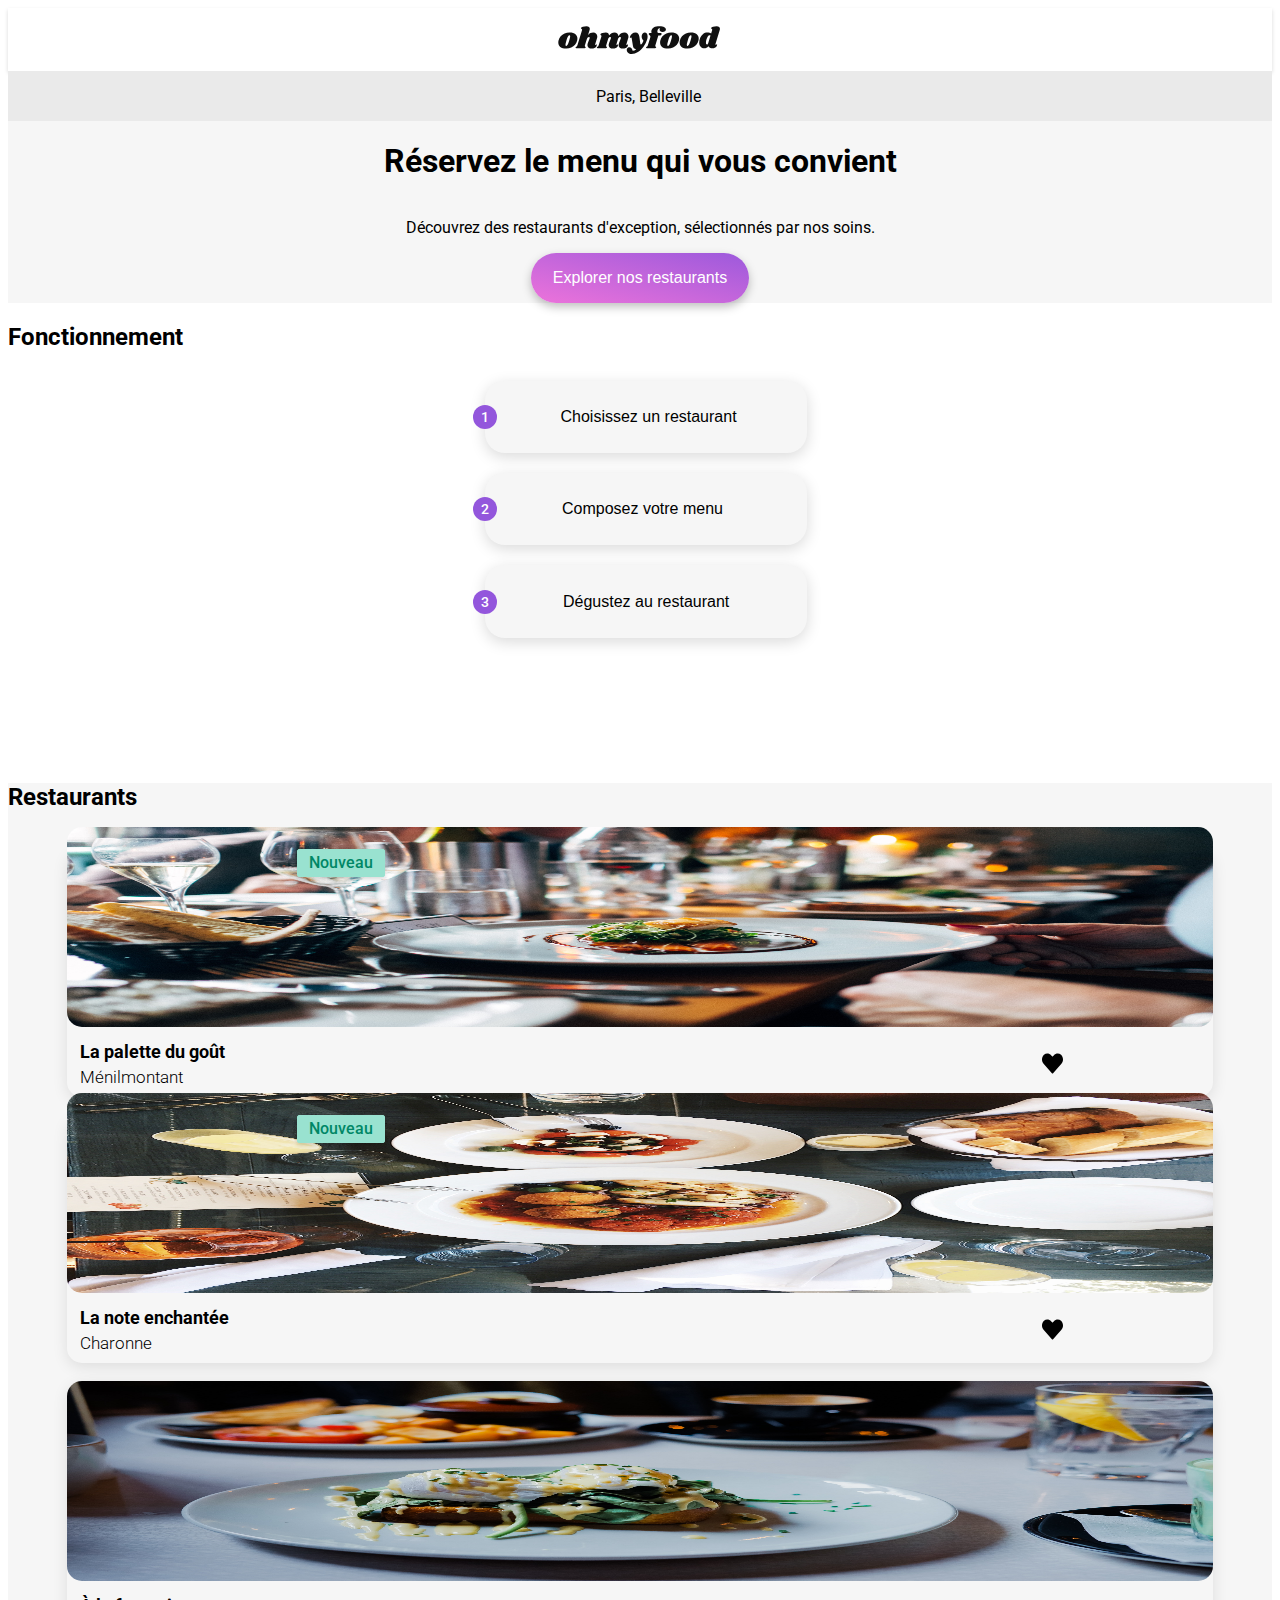
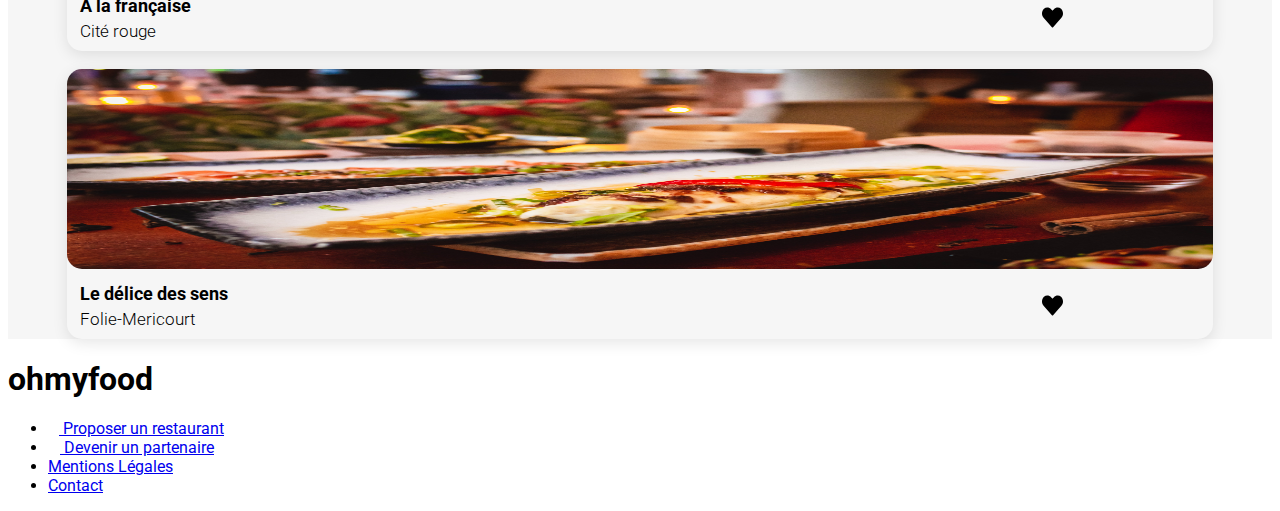
==== index.html @ 2185e845 "Correction des erreurs et warnings indiquées par le validateur" ====
<!DOCTYPE html>
<html lang="fr">
    <head>
        <meta charset="utf-8">
        <meta name="viewport"  content="width=device-width, inital-sclae=1.0">
        <title>ohmyfood</title>
        <link rel="preconnect" href="https://fonts.googleapis.com">
        <link rel="preconnect" href="https://fonts.gstatic.com" crossorigin>
        <link href="https://fonts.googleapis.com/css2?family=Roboto&family=Shrikhand&display=swap" rel="stylesheet">
        <link href="https://fonts.googleapis.com/css2?family=Roboto&display=swap" rel="stylesheet">
        <link href="https://fonts.googleapis.com/css2?family=Roboto:ital,wght@0,100;0,300;0,400;0,500;0,700;0,900;1,100;1,300;1,400;1,500;1,700;1,900&family=Shrikhand&display=swap" rel="stylesheet">
        <link href="https://fonts.googleapis.com/icon?family=Material+Icons" rel="stylesheet">
        <link rel="stylesheet" href="https://cdnjs.cloudflare.com/ajax/libs/font-awesome/6.4.2/css/all.min.css"
            integrity="sha512-z3gLpd7yknf1YoNbCzqRKc4qyor8gaKU1qmn+CShxbuBusANI9QpRohGBreCFkKxLhei6S9CQXFEbbKuqLg0DA=="
            crossorigin="anonymous" referrerpolicy="no-referrer" />
        <link href="./sass/style.css" rel="stylesheet">
    </head>

    <body>
        <header class="header">
            <div class="header__logo">
                <img src="./assets/images/logo/ohmyfood@2x.svg" class="header__logo__img" alt="ohmyfood logo">
            </div>
            <div class="header__location">
                <i class="fa-solid fa-location-dot header__location__icon"></i>
                <p class="header__location__txt">Paris, Belleville</p>
            </div>
        </header>

        <main class="main">
            <section class="main__header">
                <h1 class="main__header__title">Réservez le menu qui vous convient</h1>
                <p class="main__header__subtitle">Découvrez des restaurants d'exception, sélectionnés par nos soins.</p>
                <button class="main__header__btn">Explorer nos restaurants</button>
            </section>

            <section id="functioning" class="functioning">
                    <h2 class="functioning__title">Fonctionnement</h2>

                <div class="functioning__steps">
                    <p class="functioning__steps__num">1</p>
                    <button class="functioning__steps__btn">
                        <i class="fa-solid fa-mobile-screen-button functioning__steps__btn__icon"></i>
                        <span class="functioning__steps__btn__txt">Choisissez un restaurant</span>
                    </button>
                </div>

                <div class="functioning__steps">
                    <p class="functioning__steps__num">2</p>
                    <button class="functioning__steps__btn">
                        <i class="fa-solid fa-list-ul"></i>
                        <span class="functioning__steps__btn__txt">Composez votre menu</span>
                    </button>
                </div>

                <div class="functioning__steps">
                    <p class="functioning__steps__num">3</p>
                    <button class="functioning__steps__btn">
                        <i class="fa-solid fa-store"></i>
                        <span class="functioning__steps__btn__txt">Dégustez au restaurant</span>
                    </button>
                </div>
            </section>
            
            <section id="restaurants" class="restaurants">
                    <h2 class="restaurants__title">Restaurants</h2>
                <div class="restaurants__cards">
                    <article class="card card--margin">
                        <a href="restaurants/la-palette-du-gout.html" class="card__link">
                            <span class="card__link__tag">Nouveau</span>
                            <img src="./assets/images/restaurants/la-palette-du-gout.jpg" alt="Photo: La palette du goût" class="card__link__img">
                        </a>
                        <div class="card__content">
                            <div class="card__content__txt">
                                <a href="restaurants/la-palette-du-gout.html" class="card__link">
                                    <h3 class="card__content__txt__name">La palette du goût</h3>
                                    <p class="card__content__txt__location">Ménilmontant</p>
                                </a>
                            </div>
                            <div class="card__content__icon">
                                <svg class="icon" xmlns="http://www.w3.org/2000/svg" width="23" height="21" viewBox="0 0 23 21">
                                    <path d="M12.7206 2.40551L12.7203 2.40576L11.8739 3.35732L11.5003 3.77727L11.1267 3.35732L10.2802 2.40576L10.2797 2.40514C8.28247 0.152585 5.09737 -0.169649 2.9764 1.80201C0.482212 4.1245 0.344816 8.32357 2.58455 10.8495L10.8987 20.2148C10.8987 20.2149 10.8988 20.2149 10.8988 20.2149C11.237 20.5955 11.7593 20.5955 12.0975 20.2149C12.0975 20.2149 12.0975 20.2149 12.0976 20.2148L20.4119 10.8493L20.412 10.8492C22.6556 8.32335 22.5183 4.12461 20.0243 1.80213L12.7206 2.40551ZM12.7206 2.40551C14.7223 0.15233 17.9032 -0.169452 20.024 1.80187L12.7206 2.40551Z"/>
                                </svg>
                            </div>
                        </div>
                    </article>

                    <article class="card">
                        <a href="restaurants/la-note-enchantee.html" class="card__link">
                            <span class="card__link__tag">Nouveau</span>
                            <img src="./assets/images/restaurants/la-note-enchante.jpg" alt="Photo: La note enchantée" class="card__link__img">
                        </a>
                        <div class="card__content">
                            <div class="card__content__txt">
                                <a href="restaurants/la-note-enchantee.html" class="card__link">
                                    <h3 class="card__content__txt__name">La note enchantée</h3>
                                    <p class="card__content__txt__location">Charonne</p>
                                </a>
                            </div>
                            <div class="card__content__icon">
                                <svg class="icon" xmlns="http://www.w3.org/2000/svg" width="23" height="21" viewBox="0 0 23 21">
                                    <path d="M12.7206 2.40551L12.7203 2.40576L11.8739 3.35732L11.5003 3.77727L11.1267 3.35732L10.2802 2.40576L10.2797 2.40514C8.28247 0.152585 5.09737 -0.169649 2.9764 1.80201C0.482212 4.1245 0.344816 8.32357 2.58455 10.8495L10.8987 20.2148C10.8987 20.2149 10.8988 20.2149 10.8988 20.2149C11.237 20.5955 11.7593 20.5955 12.0975 20.2149C12.0975 20.2149 12.0975 20.2149 12.0976 20.2148L20.4119 10.8493L20.412 10.8492C22.6556 8.32335 22.5183 4.12461 20.0243 1.80213L12.7206 2.40551ZM12.7206 2.40551C14.7223 0.15233 17.9032 -0.169452 20.024 1.80187L12.7206 2.40551Z"/>
                                </svg>
                            </div>
                        </div>
                    </article>

                    <article class="card">
                        <a href="restaurants/a-la-française.html" class="card__link">
                            <img src="./assets/images/restaurants/a-la-française.jpg" alt="Photo: À la française" class="card__link__img">
                        </a>
                        <div class="card__content">
                            <div class="card__content__txt">
                                <a href="restaurants/a-la-française.html" class="card__link">
                                    <h3 class="card__content__txt__name">À la française</h3>
                                    <p class="card__content__txt__location">Cité rouge</p>
                                </a>
                            </div>
                            <div class="card__content__icon">
                                <svg class="icon" xmlns="http://www.w3.org/2000/svg" width="23" height="21" viewBox="0 0 23 21">
                                    <path d="M12.7206 2.40551L12.7203 2.40576L11.8739 3.35732L11.5003 3.77727L11.1267 3.35732L10.2802 2.40576L10.2797 2.40514C8.28247 0.152585 5.09737 -0.169649 2.9764 1.80201C0.482212 4.1245 0.344816 8.32357 2.58455 10.8495L10.8987 20.2148C10.8987 20.2149 10.8988 20.2149 10.8988 20.2149C11.237 20.5955 11.7593 20.5955 12.0975 20.2149C12.0975 20.2149 12.0975 20.2149 12.0976 20.2148L20.4119 10.8493L20.412 10.8492C22.6556 8.32335 22.5183 4.12461 20.0243 1.80213L12.7206 2.40551ZM12.7206 2.40551C14.7223 0.15233 17.9032 -0.169452 20.024 1.80187L12.7206 2.40551Z"/>
                                </svg>
                            </div>
                        </div>
                    </article>

                    <article class="card">
                        <a href="restaurants/le-delice-des-sens.html" class="card__link">
                            <img src="./assets/images/restaurants/le-delice-des-sens.jpg" alt="Photo: Le délice des sens" class="card__link__img">
                        </a>
                        <div class="card__content">
                            <div class="card__content__txt">
                                <a href="restaurants/le-delice-des-sens.html" class="card__link">
                                    <h3 class="card__content__txt__name">Le délice des sens</h3>
                                    <p class="card__content__txt__location">Folie-Mericourt</p>
                                </a>
                            </div>
                            <div class="card__content__icon">
                                <svg class="icon" xmlns="http://www.w3.org/2000/svg" width="23" height="21" viewBox="0 0 23 21">
                                    <path d="M12.7206 2.40551L12.7203 2.40576L11.8739 3.35732L11.5003 3.77727L11.1267 3.35732L10.2802 2.40576L10.2797 2.40514C8.28247 0.152585 5.09737 -0.169649 2.9764 1.80201C0.482212 4.1245 0.344816 8.32357 2.58455 10.8495L10.8987 20.2148C10.8987 20.2149 10.8988 20.2149 10.8988 20.2149C11.237 20.5955 11.7593 20.5955 12.0975 20.2149C12.0975 20.2149 12.0975 20.2149 12.0976 20.2148L20.4119 10.8493L20.412 10.8492C22.6556 8.32335 22.5183 4.12461 20.0243 1.80213L12.7206 2.40551ZM12.7206 2.40551C14.7223 0.15233 17.9032 -0.169452 20.024 1.80187L12.7206 2.40551Z"/>
                                </svg>
                            </div>
                        </div>
                    </article>
                </div>
            </section>
        </main>

        <footer class="footer">
            <section class="footer__section">
                <h1 class="footer__section__title">ohmyfood</h1>
                <ul class="footer__section__list">
                    <li><a href="#" class="link">
                        <img src="./assets/images/components/utensils.svg" class="utensils utensils--white" alt="utensils">
                        <span class="footer__section__list__txt">Proposer un restaurant</span>
                    </a></li>
                    <li><a href="#" class="link">
                        <img src="./assets/images/components/handshake-angle.svg" class="handshake-angle handshake-angle--white" alt="handshake">
                        <span class="footer__section__list__txt">Devenir un partenaire</span>
                    </a></li>
                    <li><a href="#" class="link">Mentions Légales</a></li>
                    <li><a href="mailto:email@ohmyfood.com" class="link">Contact</a></li>
                </ul>
            </section>
        </footer>
    </body>
</html>
---- sass/style.css ----
* {
  box-sizing: border-box;
}

body {
  font-family: Roboto;
  padding: 0;
}

.header {
  display: flex;
  justify-content: center;
  align-items: center;
  flex-direction: column;
}
.header__logo {
  width: 100%;
  height: 63px;
  padding: 14px 89px 13px 89px;
  background-color: white;
  box-shadow: 0px 2px 4px 0px rgba(0, 0, 0, 0.15);
  display: flex;
  justify-content: center;
  align-items: center;
}
.header__logo__img {
  width: 197px;
  height: 36px;
  padding: 0px 19px 0px 16px;
  display: flex;
  justify-content: center;
  align-items: center;
}
.header__location {
  width: 100%;
  height: 50px;
  gap: 17px;
  background-color: #eaeaea;
  display: flex;
  justify-content: center;
  align-items: center;
}

.main {
  width: 100%;
}
.main__header {
  display: flex;
  flex-direction: column;
  justify-content: center;
  align-items: center;
  background-color: #f6f6f6;
}
.main__header__title {
  display: flex;
  flex-direction: column;
  justify-content: center;
  align-items: center;
}
.main__header__title__main {
  width: 73.333%;
  height: 68px;
  text-align: center;
  font-size: 24px;
  font-style: normal;
  font-weight: 700;
  line-height: normal;
}
.main__header__title__sub {
  width: 84%;
  height: 46px;
  color: #353535;
  text-align: center;
  font-size: 18px;
  font-style: normal;
  font-weight: 300;
  line-height: normal;
}
.main__header__btn {
  width: 218px;
  height: 50px;
  padding: 13px 18.75px 13px 18.75px;
  border: none;
  border-radius: 25px;
  color: white;
  font-weight: 500;
  font-style: normal;
  font-size: 16px;
  background: linear-gradient(193deg, #9356dc -11.44%, #ff79da 123.93%);
  box-shadow: 0px 4px 10px 0px rgba(0, 0, 0, 0.25);
}

.functioning {
  width: 100%;
  height: 440px;
  background: white;
}
.functioning__title {
  font-size: 24px;
  font-style: normal;
  font-weight: 700;
  line-height: normal;
}
.functioning__steps {
  display: flex;
  justify-content: center;
  align-items: center;
}
.functioning__steps__num {
  width: 24px;
  height: 24px;
  color: white;
  border: none;
  border-radius: 50%;
  background: #9356dc;
  font-family: Roboto;
  font-size: 14.182px;
  font-style: normal;
  font-weight: 500;
  line-height: normal;
  display: flex;
  justify-content: center;
  align-items: center;
  position: sticky;
}
.functioning__steps__btn {
  width: 322.486px;
  height: 72.379px;
  border: none;
  border-radius: 20px;
  background: #f6f6f6;
  box-shadow: 0px 4px 15px 0px rgba(0, 0, 0, 0.15);
  display: flex;
  justify-content: center;
  align-items: center;
  margin: 10px 0px 10px -12px;
}
.functioning__steps__btn .fa-solid {
  margin-right: 27px;
}
.functioning__steps__btn .fa-mobile-screen-button {
  width: 13.019px;
  height: 19.903px;
  color: #7e7e7e;
}
.functioning__steps__btn .fa-list-ul {
  width: 16px;
  height: 15.922px;
  color: #7e7e7e;
}
.functioning__steps__btn .fa-store {
  width: 18px;
  height: 17.913px;
  color: #9356dc;
}
.functioning__steps__btn__txt {
  width: 211px;
  height: 15.67;
  font-size: 16px;
  font-weight: 500;
  text-align: left;
}

.restaurants {
  width: 100%;
  background-color: #f6f6f6;
}
.restaurants__cards {
  width: 100%;
  display: flex;
  flex-direction: column;
  justify-content: center;
  align-items: center;
}
.restaurants__cards .card {
  width: 90.667%;
  height: -moz-fit-content;
  height: fit-content;
  border-radius: 15px;
  box-shadow: 0px 4px 15px 0px rgba(0, 0, 0, 0.1);
  margin-top: 18px;
}
.restaurants__cards .card__link {
  text-decoration: none;
  color: black;
}
.restaurants__cards .card__link__tag {
  width: 88px;
  height: 28px;
  color: #008766;
  font-style: 14px;
  font-weight: 500;
  display: flex;
  justify-content: center;
  align-items: center;
  background-color: #99e2d0;
  border: 1px solid #99e2d0;
  border-radius: 2px;
  box-shadow: 0px 2px 4px 0px rgba(0, 0, 0, 0.15);
  margin: 0px 0px -50px 230px;
  position: sticky;
}
.restaurants__cards .card__link__img {
  width: 100%;
  height: 200px;
  border-radius: 15px;
}
.restaurants__cards .card__content {
  display: flex;
}
.restaurants__cards .card__content__txt {
  width: 85%;
  display: flex;
  align-items: center;
  padding: 0px 0px 10px 13px;
}
.restaurants__cards .card__content__txt__name {
  margin: 0;
  margin: 10px 0 5px 0;
  color: #000;
  font-size: 18px;
  font-style: normal;
  font-weight: 700;
  line-height: normal;
}
.restaurants__cards .card__content__txt__location {
  margin: 0;
  color: #000;
  font-size: 17px;
  font-style: normal;
  font-weight: 300;
  line-height: normal;
}
.restaurants__cards .card__content__icon {
  display: flex;
  align-items: center;
}/*# sourceMappingURL=style.css.map */
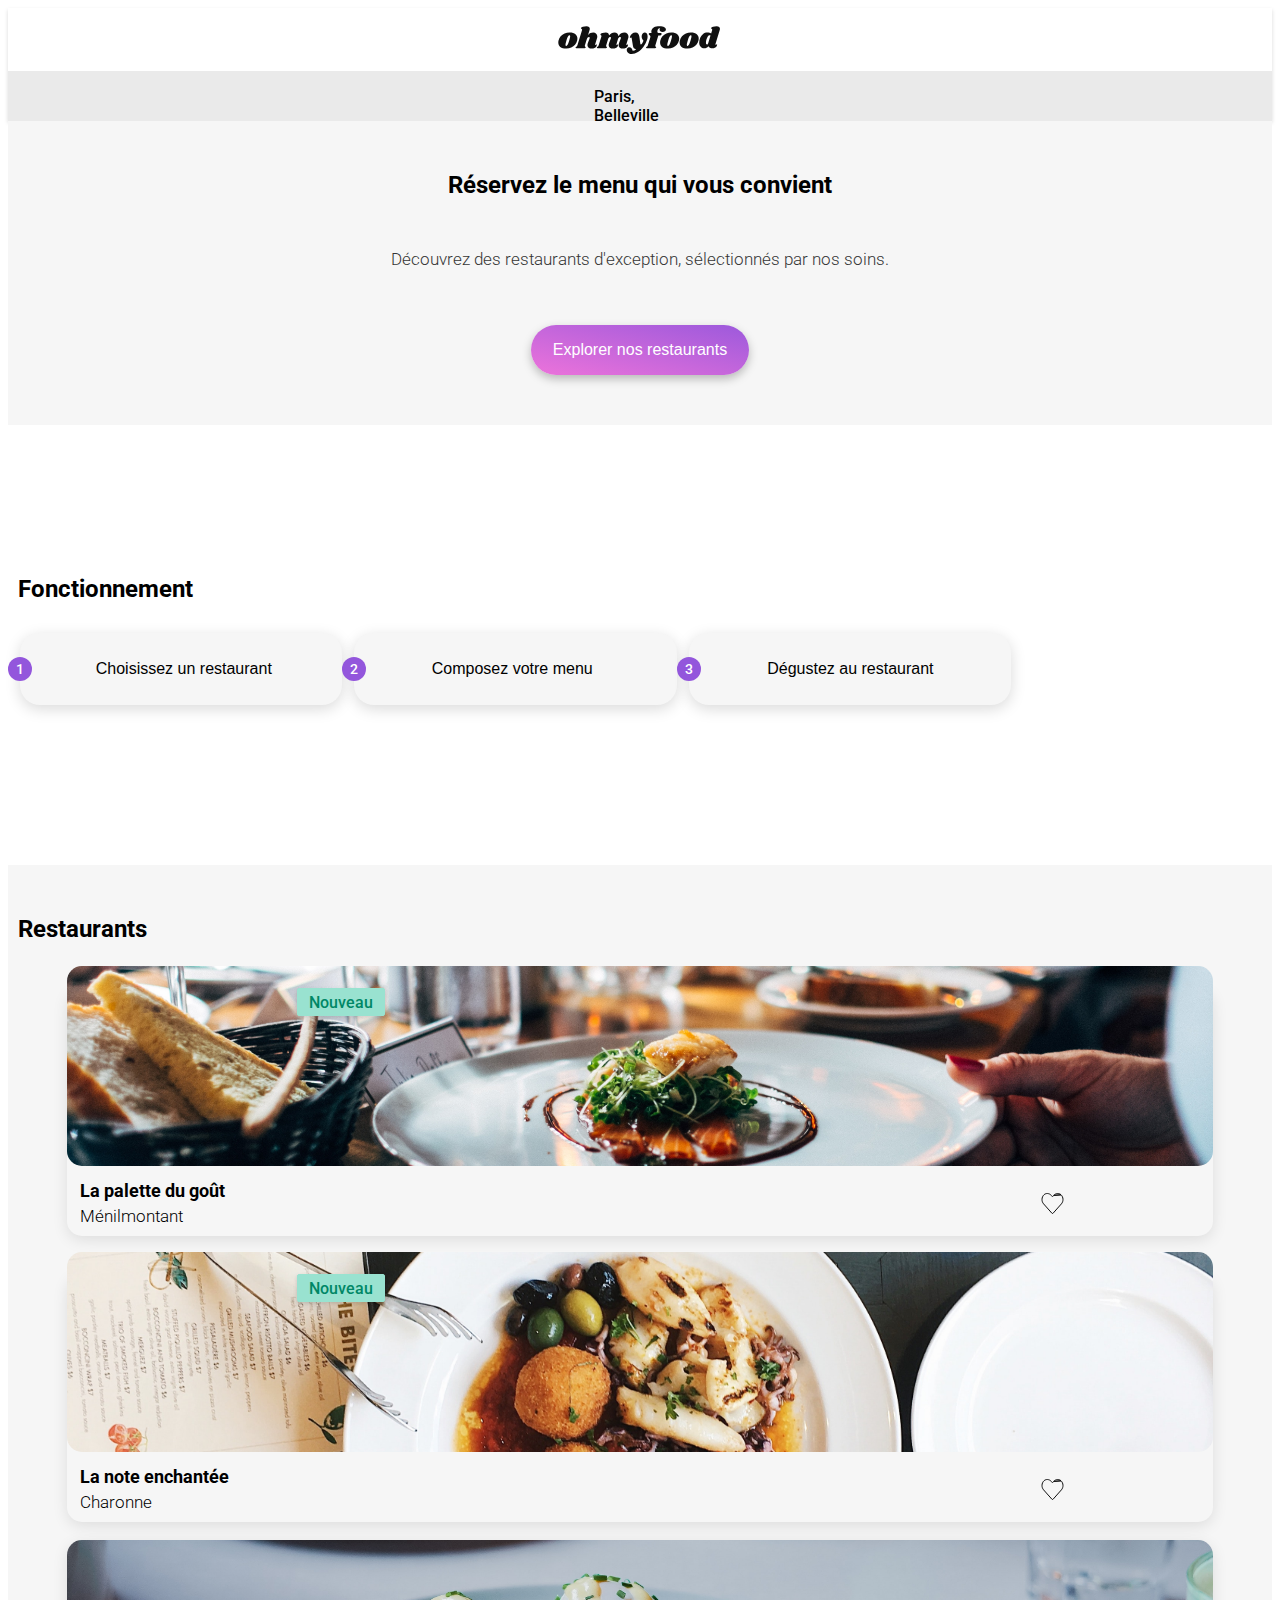
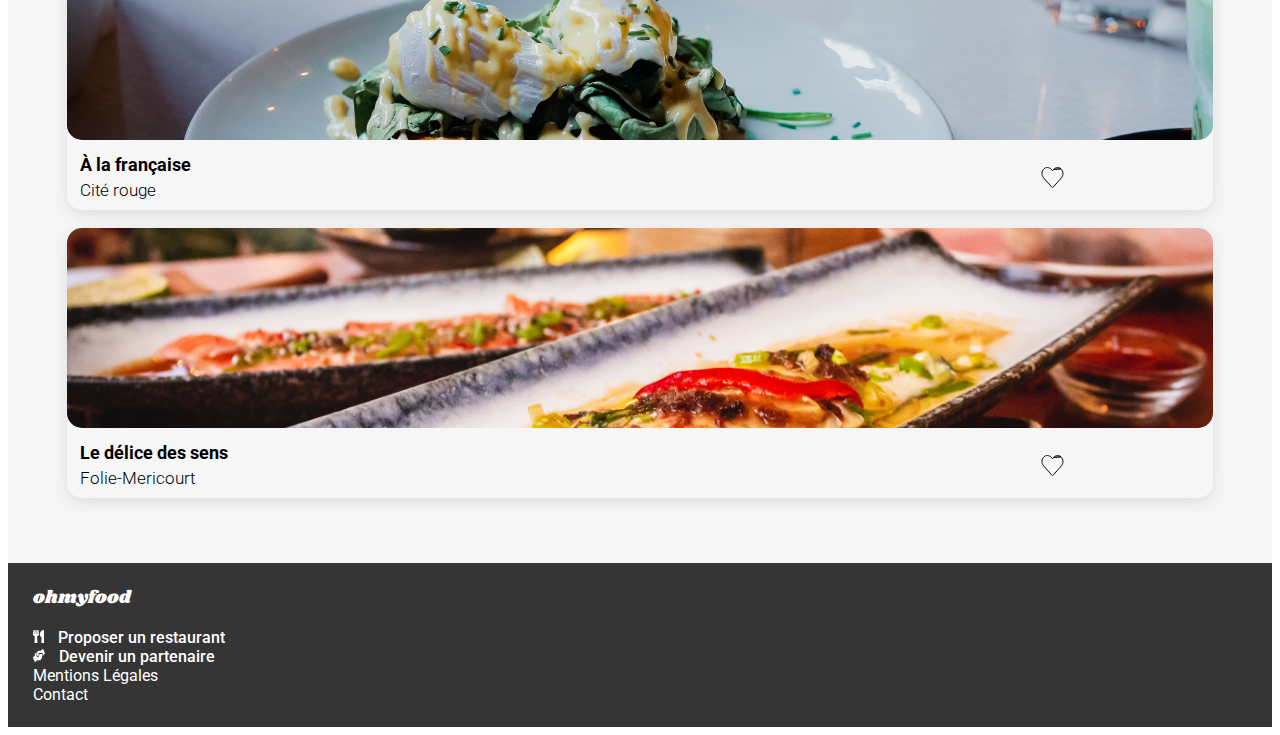
==== commit 29e91c27: "Homepage: Fix section Functioning html&css" ====
--- a/index.html
+++ b/index.html
@@ -36,34 +36,40 @@
 
             <section id="functioning" class="functioning">
                     <h2 class="functioning__title">Fonctionnement</h2>
+                
+                <div class="functioning__steps">
 
-                <div class="functioning__steps">
-                    <p class="functioning__steps__num">1</p>
-                    <button class="functioning__steps__btn">
-                        <i class="fa-solid fa-mobile-screen-button functioning__steps__btn__icon"></i>
-                        <span class="functioning__steps__btn__txt">Choisissez un restaurant</span>
-                    </button>
-                </div>
+                    <section class="functioning__steps__step">
+                        <h3 class="functioning__steps__step__num">1</h3>
+                        <button class="functioning__steps__step__btn">
+                            <i class="fa-solid fa-mobile-screen-button functioning__steps__step__btn__icon"></i>
+                            <span class="functioning__steps__step__btn__txt">Choisissez un restaurant</span>
+                        </button>
+                    </section>
 
-                <div class="functioning__steps">
-                    <p class="functioning__steps__num">2</p>
-                    <button class="functioning__steps__btn">
-                        <i class="fa-solid fa-list-ul"></i>
-                        <span class="functioning__steps__btn__txt">Composez votre menu</span>
-                    </button>
-                </div>
+                    <section class="functioning__steps__step">
+                        <h3 class="functioning__steps__step__num">2</h3>
+                        <button class="functioning__steps__step__btn">
+                            <i class="fa-solid fa-list-ul"></i>
+                            <span class="functioning__steps__step__btn__txt">Composez votre menu</span>
+                        </button>
+                    </section>
 
-                <div class="functioning__steps">
-                    <p class="functioning__steps__num">3</p>
-                    <button class="functioning__steps__btn">
-                        <i class="fa-solid fa-store"></i>
-                        <span class="functioning__steps__btn__txt">Dégustez au restaurant</span>
-                    </button>
-                </div>
+                    <section class="functioning__steps__step">
+                        <h3 class="functioning__steps__step__num">3</h3>
+                        <button class="functioning__steps__step__btn">
+                            <i class="fa-solid fa-store"></i>
+                            <span class="functioning__steps__step__btn__txt">Dégustez au restaurant</span>
+                        </button>
+                    </section>
+
+            </div>
+
             </section>
             
             <section id="restaurants" class="restaurants">
                     <h2 class="restaurants__title">Restaurants</h2>
+                    
                 <div class="restaurants__cards">
                     <article class="card card--margin">
                         <a href="restaurants/la-palette-du-gout.html" class="card__link">
@@ -72,9 +78,9 @@
                         </a>
                         <div class="card__content">
                             <div class="card__content__txt">
-                                <a href="restaurants/la-palette-du-gout.html" class="card__link">
-                                    <h3 class="card__content__txt__name">La palette du goût</h3>
-                                    <p class="card__content__txt__location">Ménilmontant</p>
+                                <a href="restaurants/la-palette-du-gout.html" class="card__content__txt__link">
+                                    <h3 class="card__content__txt__link__name">La palette du goût</h3>
+                                    <p class="card__content__txt__link__location">Ménilmontant</p>
                                 </a>
                             </div>
                             <div class="card__content__icon">
@@ -92,9 +98,9 @@
                         </a>
                         <div class="card__content">
                             <div class="card__content__txt">
-                                <a href="restaurants/la-note-enchantee.html" class="card__link">
-                                    <h3 class="card__content__txt__name">La note enchantée</h3>
-                                    <p class="card__content__txt__location">Charonne</p>
+                                <a href="restaurants/la-note-enchantee.html" class="card__content__txt__link">
+                                    <h3 class="card__content__txt__link__name">La note enchantée</h3>
+                                    <p class="card__content__txt__link__location">Charonne</p>
                                 </a>
                             </div>
                             <div class="card__content__icon">
@@ -111,9 +117,9 @@
                         </a>
                         <div class="card__content">
                             <div class="card__content__txt">
-                                <a href="restaurants/a-la-française.html" class="card__link">
-                                    <h3 class="card__content__txt__name">À la française</h3>
-                                    <p class="card__content__txt__location">Cité rouge</p>
+                                <a href="restaurants/a-la-française.html" class="card__content__txt__link">
+                                    <h3 class="card__content__txt__link__name">À la française</h3>
+                                    <p class="card__content__txt__link__location">Cité rouge</p>
                                 </a>
                             </div>
                             <div class="card__content__icon">
@@ -130,9 +136,9 @@
                         </a>
                         <div class="card__content">
                             <div class="card__content__txt">
-                                <a href="restaurants/le-delice-des-sens.html" class="card__link">
-                                    <h3 class="card__content__txt__name">Le délice des sens</h3>
-                                    <p class="card__content__txt__location">Folie-Mericourt</p>
+                                <a href="restaurants/le-delice-des-sens.html" class="card__content__txt__link">
+                                    <h3 class="card__content__txt__link__name">Le délice des sens</h3>
+                                    <p class="card__content__txt__link__location">Folie-Mericourt</p>
                                 </a>
                             </div>
                             <div class="card__content__icon">
--- a/sass/style.css
+++ b/sass/style.css
@@ -1,5 +1,10 @@
 * {
   box-sizing: border-box;
+}
+
+html {
+  padding: 0;
+  margin: 0;
 }
 
 body {
@@ -12,13 +17,13 @@
   justify-content: center;
   align-items: center;
   flex-direction: column;
+  box-shadow: 0px 2px 4px 0px rgba(0, 0, 0, 0.15);
 }
 .header__logo {
   width: 100%;
   height: 63px;
   padding: 14px 89px 13px 89px;
   background-color: white;
-  box-shadow: 0px 2px 4px 0px rgba(0, 0, 0, 0.15);
   display: flex;
   justify-content: center;
   align-items: center;
@@ -40,6 +45,14 @@
   justify-content: center;
   align-items: center;
 }
+.header__location__txt {
+  border: none;
+  background-color: #eaeaea;
+  width: 109px;
+  height: 19px;
+  font-size: 16px;
+  font-weight: 500;
+}
 
 .main {
   width: 100%;
@@ -49,15 +62,13 @@
   flex-direction: column;
   justify-content: center;
   align-items: center;
+  width: 100%;
+  height: -moz-fit-content;
+  height: fit-content;
+  padding: 50px 0 50px 0;
   background-color: #f6f6f6;
 }
 .main__header__title {
-  display: flex;
-  flex-direction: column;
-  justify-content: center;
-  align-items: center;
-}
-.main__header__title__main {
   width: 73.333%;
   height: 68px;
   text-align: center;
@@ -65,16 +76,19 @@
   font-style: normal;
   font-weight: 700;
   line-height: normal;
-}
-.main__header__title__sub {
+  margin: 0;
+}
+.main__header__subtitle {
   width: 84%;
   height: 46px;
   color: #353535;
   text-align: center;
-  font-size: 18px;
+  font-size: 17px;
   font-style: normal;
   font-weight: 300;
   line-height: normal;
+  margin: 0;
+  margin: 10px 0 30px 0;
 }
 .main__header__btn {
   width: 218px;
@@ -94,19 +108,28 @@
   width: 100%;
   height: 440px;
   background: white;
+  display: flex;
+  flex-direction: column;
+  justify-content: center;
 }
 .functioning__title {
   font-size: 24px;
   font-style: normal;
   font-weight: 700;
   line-height: normal;
+  margin: 0;
+  margin: 0px 0px 20px 0px;
+  padding-left: 10px;
 }
 .functioning__steps {
   display: flex;
-  justify-content: center;
-  align-items: center;
-}
-.functioning__steps__num {
+  flex-wrap: wrap;
+}
+.functioning__steps__step {
+  display: flex;
+  align-items: center;
+}
+.functioning__steps__step__num {
   width: 24px;
   height: 24px;
   color: white;
@@ -123,7 +146,7 @@
   align-items: center;
   position: sticky;
 }
-.functioning__steps__btn {
+.functioning__steps__step__btn {
   width: 322.486px;
   height: 72.379px;
   border: none;
@@ -135,25 +158,25 @@
   align-items: center;
   margin: 10px 0px 10px -12px;
 }
-.functioning__steps__btn .fa-solid {
+.functioning__steps__step__btn .fa-solid {
   margin-right: 27px;
 }
-.functioning__steps__btn .fa-mobile-screen-button {
+.functioning__steps__step__btn .fa-mobile-screen-button {
   width: 13.019px;
   height: 19.903px;
   color: #7e7e7e;
 }
-.functioning__steps__btn .fa-list-ul {
+.functioning__steps__step__btn .fa-list-ul {
   width: 16px;
   height: 15.922px;
   color: #7e7e7e;
 }
-.functioning__steps__btn .fa-store {
+.functioning__steps__step__btn .fa-store {
   width: 18px;
   height: 17.913px;
   color: #9356dc;
 }
-.functioning__steps__btn__txt {
+.functioning__steps__step__btn__txt {
   width: 211px;
   height: 15.67;
   font-size: 16px;
@@ -163,14 +186,27 @@
 
 .restaurants {
   width: 100%;
+  height: -moz-fit-content;
+  height: fit-content;
   background-color: #f6f6f6;
+  padding: 50px 0px 20px 0px;
+}
+.restaurants__title {
+  margin: 0;
+  padding: 0px 0px 0px 10px;
+  font-size: 24px;
+  font-style: normal;
+  font-weight: 700;
+  line-height: normal;
 }
 .restaurants__cards {
   width: 100%;
-  display: flex;
-  flex-direction: column;
-  justify-content: center;
-  align-items: center;
+  height: 1200px;
+  display: flex;
+  flex-direction: column;
+  justify-content: center;
+  align-items: center;
+  gap: 18px;
 }
 .restaurants__cards .card {
   width: 90.667%;
@@ -178,11 +214,15 @@
   height: fit-content;
   border-radius: 15px;
   box-shadow: 0px 4px 15px 0px rgba(0, 0, 0, 0.1);
-  margin-top: 18px;
+}
+.restaurants__cards .card--margin {
+  margin-bottom: 20px;
 }
 .restaurants__cards .card__link {
   text-decoration: none;
   color: black;
+  width: 100%;
+  height: 200px;
 }
 .restaurants__cards .card__link__tag {
   width: 88px;
@@ -203,6 +243,8 @@
 .restaurants__cards .card__link__img {
   width: 100%;
   height: 200px;
+  -o-object-fit: cover;
+     object-fit: cover;
   border-radius: 15px;
 }
 .restaurants__cards .card__content {
@@ -214,7 +256,11 @@
   align-items: center;
   padding: 0px 0px 10px 13px;
 }
-.restaurants__cards .card__content__txt__name {
+.restaurants__cards .card__content__txt__link {
+  text-decoration: none;
+  color: black;
+}
+.restaurants__cards .card__content__txt__link__name {
   margin: 0;
   margin: 10px 0 5px 0;
   color: #000;
@@ -223,7 +269,7 @@
   font-weight: 700;
   line-height: normal;
 }
-.restaurants__cards .card__content__txt__location {
+.restaurants__cards .card__content__txt__link__location {
   margin: 0;
   color: #000;
   font-size: 17px;
@@ -234,4 +280,65 @@
 .restaurants__cards .card__content__icon {
   display: flex;
   align-items: center;
+}
+.restaurants__cards .card__content__icon .icon {
+  fill: none;
+  stroke: #101010;
+}
+.restaurants__cards .card__content__icon .icon:hover {
+  fill: #9356dc;
+  stroke: none;
+}
+
+.footer {
+  width: 100%;
+  display: flex;
+  padding: 22px 25px;
+  flex-direction: column;
+  align-items: flex-start;
+  gap: 16px;
+  background-color: #353535;
+}
+.footer__section {
+  width: 100%;
+  height: 120px;
+  background-color: #353535;
+}
+.footer__section__title {
+  width: 137.582px;
+  height: 27px;
+  color: white;
+  font-family: Shrikhand;
+  font-size: 18px;
+  font-style: normal;
+  font-weight: 400;
+  line-height: normal;
+  margin: 0;
+}
+.footer__section__list {
+  list-style-type: none;
+  padding: 0px;
+}
+.footer__section__list li {
+  font-size: 16px;
+  font-style: normal;
+  font-weight: 400;
+  line-height: normal;
+}
+.footer__section__list .link {
+  text-decoration: none;
+  color: white;
+}
+.footer__section__list .utensils {
+  width: 11px;
+  height: 13px;
+  margin-right: 10px;
+}
+.footer__section__list .handshake-angle {
+  width: 11.918px;
+  height: 13px;
+  margin-right: 10px;
+}
+.footer__section__list__txt {
+  font-weight: 500;
 }/*# sourceMappingURL=style.css.map */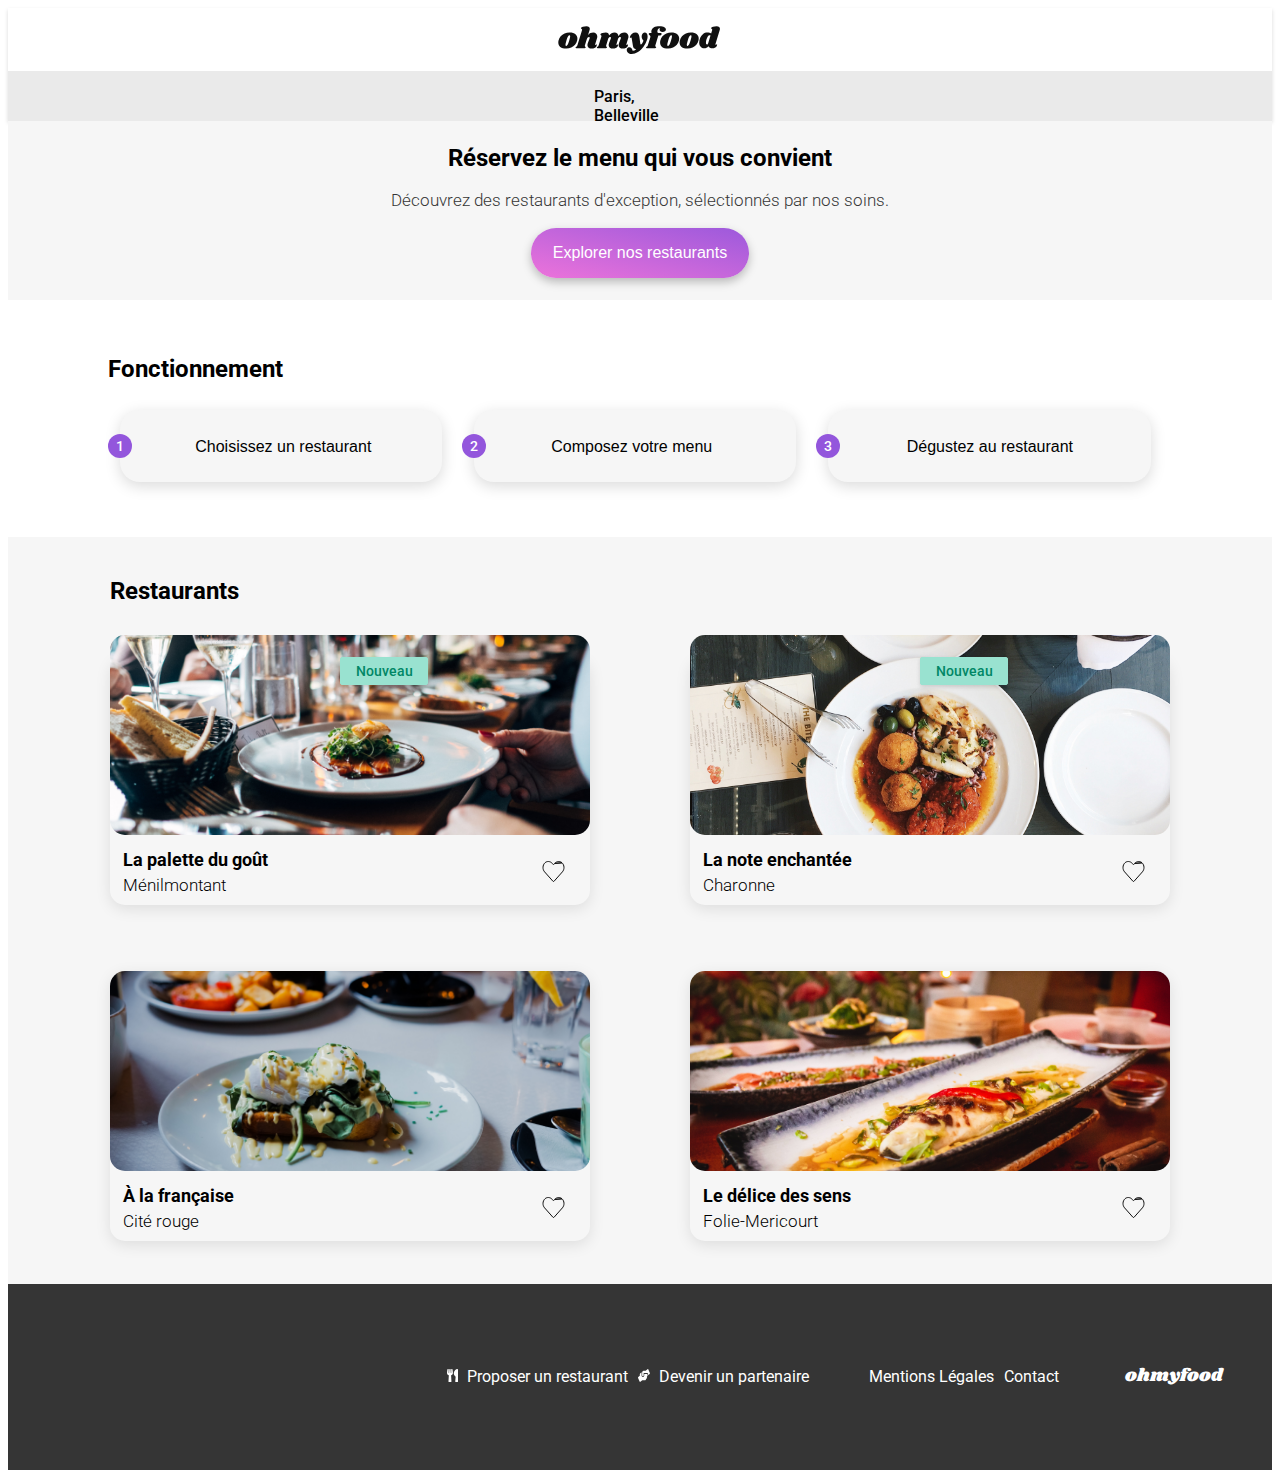
==== commit c5b5a75b: "Homepage: responsive footer/retouches du code" ====
--- a/index.html
+++ b/index.html
@@ -2,7 +2,7 @@
 <html lang="fr">
     <head>
         <meta charset="utf-8">
-        <meta name="viewport"  content="width=device-width, inital-sclae=1.0">
+        <meta name="viewport"  content="width=device-width, inital-scale=1.0">
         <title>ohmyfood</title>
         <link rel="preconnect" href="https://fonts.googleapis.com">
         <link rel="preconnect" href="https://fonts.gstatic.com" crossorigin>
@@ -35,7 +35,7 @@
             </section>
 
             <section id="functioning" class="functioning">
-                    <h2 class="functioning__title">Fonctionnement</h2>
+                <h2 class="functioning__title">Fonctionnement</h2>
                 
                 <div class="functioning__steps">
 
@@ -69,85 +69,89 @@
             
             <section id="restaurants" class="restaurants">
                     <h2 class="restaurants__title">Restaurants</h2>
-                    
+                 
                 <div class="restaurants__cards">
-                    <article class="card card--margin">
-                        <a href="restaurants/la-palette-du-gout.html" class="card__link">
-                            <span class="card__link__tag">Nouveau</span>
-                            <img src="./assets/images/restaurants/la-palette-du-gout.jpg" alt="Photo: La palette du goût" class="card__link__img">
-                        </a>
-                        <div class="card__content">
-                            <div class="card__content__txt">
-                                <a href="restaurants/la-palette-du-gout.html" class="card__content__txt__link">
-                                    <h3 class="card__content__txt__link__name">La palette du goût</h3>
-                                    <p class="card__content__txt__link__location">Ménilmontant</p>
-                                </a>
+                    <div class="restaurants__cards__bloc restaurants__cards__bloc--border">
+                        <article class="card card--margin">
+                            <a href="restaurants/la-palette-du-gout.html" class="card__link">
+                                <span class="card__link__tag">Nouveau</span>
+                                <img src="./assets/images/restaurants/la-palette-du-gout.jpg" alt="Photo: La palette du goût" class="card__link__img">
+                            </a>
+                            <div class="card__content">
+                                <div class="card__content__txt">
+                                    <a href="restaurants/la-palette-du-gout.html" class="card__content__txt__link">
+                                        <h3 class="card__content__txt__link__name">La palette du goût</h3>
+                                        <p class="card__content__txt__link__location">Ménilmontant</p>
+                                    </a>
+                                </div>
+                                <div class="card__content__icon">
+                                    <svg class="icon" xmlns="http://www.w3.org/2000/svg" width="23" height="21" viewBox="0 0 23 21">
+                                        <path d="M12.7206 2.40551L12.7203 2.40576L11.8739 3.35732L11.5003 3.77727L11.1267 3.35732L10.2802 2.40576L10.2797 2.40514C8.28247 0.152585 5.09737 -0.169649 2.9764 1.80201C0.482212 4.1245 0.344816 8.32357 2.58455 10.8495L10.8987 20.2148C10.8987 20.2149 10.8988 20.2149 10.8988 20.2149C11.237 20.5955 11.7593 20.5955 12.0975 20.2149C12.0975 20.2149 12.0975 20.2149 12.0976 20.2148L20.4119 10.8493L20.412 10.8492C22.6556 8.32335 22.5183 4.12461 20.0243 1.80213L12.7206 2.40551ZM12.7206 2.40551C14.7223 0.15233 17.9032 -0.169452 20.024 1.80187L12.7206 2.40551Z"/>
+                                    </svg>
+                                </div>
                             </div>
-                            <div class="card__content__icon">
-                                <svg class="icon" xmlns="http://www.w3.org/2000/svg" width="23" height="21" viewBox="0 0 23 21">
-                                    <path d="M12.7206 2.40551L12.7203 2.40576L11.8739 3.35732L11.5003 3.77727L11.1267 3.35732L10.2802 2.40576L10.2797 2.40514C8.28247 0.152585 5.09737 -0.169649 2.9764 1.80201C0.482212 4.1245 0.344816 8.32357 2.58455 10.8495L10.8987 20.2148C10.8987 20.2149 10.8988 20.2149 10.8988 20.2149C11.237 20.5955 11.7593 20.5955 12.0975 20.2149C12.0975 20.2149 12.0975 20.2149 12.0976 20.2148L20.4119 10.8493L20.412 10.8492C22.6556 8.32335 22.5183 4.12461 20.0243 1.80213L12.7206 2.40551ZM12.7206 2.40551C14.7223 0.15233 17.9032 -0.169452 20.024 1.80187L12.7206 2.40551Z"/>
-                                </svg>
+                        </article>
+
+                        <article class="card">
+                            <a href="restaurants/la-note-enchantee.html" class="card__link">
+                                <span class="card__link__tag">Nouveau</span>
+                                <img src="./assets/images/restaurants/la-note-enchante.jpg" alt="Photo: La note enchantée" class="card__link__img">
+                            </a>
+                            <div class="card__content">
+                                <div class="card__content__txt">
+                                    <a href="restaurants/la-note-enchantee.html" class="card__content__txt__link">
+                                        <h3 class="card__content__txt__link__name">La note enchantée</h3>
+                                        <p class="card__content__txt__link__location">Charonne</p>
+                                    </a>
+                                </div>
+                                <div class="card__content__icon">
+                                    <svg class="icon" xmlns="http://www.w3.org/2000/svg" width="23" height="21" viewBox="0 0 23 21">
+                                        <path d="M12.7206 2.40551L12.7203 2.40576L11.8739 3.35732L11.5003 3.77727L11.1267 3.35732L10.2802 2.40576L10.2797 2.40514C8.28247 0.152585 5.09737 -0.169649 2.9764 1.80201C0.482212 4.1245 0.344816 8.32357 2.58455 10.8495L10.8987 20.2148C10.8987 20.2149 10.8988 20.2149 10.8988 20.2149C11.237 20.5955 11.7593 20.5955 12.0975 20.2149C12.0975 20.2149 12.0975 20.2149 12.0976 20.2148L20.4119 10.8493L20.412 10.8492C22.6556 8.32335 22.5183 4.12461 20.0243 1.80213L12.7206 2.40551ZM12.7206 2.40551C14.7223 0.15233 17.9032 -0.169452 20.024 1.80187L12.7206 2.40551Z"/>
+                                    </svg>
+                                </div>
                             </div>
-                        </div>
-                    </article>
+                        </article>
+                    </div>
 
-                    <article class="card">
-                        <a href="restaurants/la-note-enchantee.html" class="card__link">
-                            <span class="card__link__tag">Nouveau</span>
-                            <img src="./assets/images/restaurants/la-note-enchante.jpg" alt="Photo: La note enchantée" class="card__link__img">
-                        </a>
-                        <div class="card__content">
-                            <div class="card__content__txt">
-                                <a href="restaurants/la-note-enchantee.html" class="card__content__txt__link">
-                                    <h3 class="card__content__txt__link__name">La note enchantée</h3>
-                                    <p class="card__content__txt__link__location">Charonne</p>
-                                </a>
+                    <div class="restaurants__cards__bloc">
+                        <article class="card">
+                            <a href="restaurants/a-la-française.html" class="card__link">
+                                <img src="./assets/images/restaurants/a-la-française.jpg" alt="Photo: À la française" class="card__link__img">
+                            </a>
+                            <div class="card__content">
+                                <div class="card__content__txt">
+                                    <a href="restaurants/a-la-française.html" class="card__content__txt__link">
+                                        <h3 class="card__content__txt__link__name">À la française</h3>
+                                        <p class="card__content__txt__link__location">Cité rouge</p>
+                                    </a>
+                                </div>
+                                <div class="card__content__icon">
+                                    <svg class="icon" xmlns="http://www.w3.org/2000/svg" width="23" height="21" viewBox="0 0 23 21">
+                                        <path d="M12.7206 2.40551L12.7203 2.40576L11.8739 3.35732L11.5003 3.77727L11.1267 3.35732L10.2802 2.40576L10.2797 2.40514C8.28247 0.152585 5.09737 -0.169649 2.9764 1.80201C0.482212 4.1245 0.344816 8.32357 2.58455 10.8495L10.8987 20.2148C10.8987 20.2149 10.8988 20.2149 10.8988 20.2149C11.237 20.5955 11.7593 20.5955 12.0975 20.2149C12.0975 20.2149 12.0975 20.2149 12.0976 20.2148L20.4119 10.8493L20.412 10.8492C22.6556 8.32335 22.5183 4.12461 20.0243 1.80213L12.7206 2.40551ZM12.7206 2.40551C14.7223 0.15233 17.9032 -0.169452 20.024 1.80187L12.7206 2.40551Z"/>
+                                    </svg>
+                                </div>
                             </div>
-                            <div class="card__content__icon">
-                                <svg class="icon" xmlns="http://www.w3.org/2000/svg" width="23" height="21" viewBox="0 0 23 21">
-                                    <path d="M12.7206 2.40551L12.7203 2.40576L11.8739 3.35732L11.5003 3.77727L11.1267 3.35732L10.2802 2.40576L10.2797 2.40514C8.28247 0.152585 5.09737 -0.169649 2.9764 1.80201C0.482212 4.1245 0.344816 8.32357 2.58455 10.8495L10.8987 20.2148C10.8987 20.2149 10.8988 20.2149 10.8988 20.2149C11.237 20.5955 11.7593 20.5955 12.0975 20.2149C12.0975 20.2149 12.0975 20.2149 12.0976 20.2148L20.4119 10.8493L20.412 10.8492C22.6556 8.32335 22.5183 4.12461 20.0243 1.80213L12.7206 2.40551ZM12.7206 2.40551C14.7223 0.15233 17.9032 -0.169452 20.024 1.80187L12.7206 2.40551Z"/>
-                                </svg>
+                        </article>
+
+                        <article class="card">
+                            <a href="restaurants/le-delice-des-sens.html" class="card__link">
+                                <img src="./assets/images/restaurants/le-delice-des-sens.jpg" alt="Photo: Le délice des sens" class="card__link__img">
+                            </a>
+                            <div class="card__content">
+                                <div class="card__content__txt">
+                                    <a href="restaurants/le-delice-des-sens.html" class="card__content__txt__link">
+                                        <h3 class="card__content__txt__link__name">Le délice des sens</h3>
+                                        <p class="card__content__txt__link__location">Folie-Mericourt</p>
+                                    </a>
+                                </div>
+                                <div class="card__content__icon">
+                                    <svg class="icon" xmlns="http://www.w3.org/2000/svg" width="23" height="21" viewBox="0 0 23 21">
+                                        <path d="M12.7206 2.40551L12.7203 2.40576L11.8739 3.35732L11.5003 3.77727L11.1267 3.35732L10.2802 2.40576L10.2797 2.40514C8.28247 0.152585 5.09737 -0.169649 2.9764 1.80201C0.482212 4.1245 0.344816 8.32357 2.58455 10.8495L10.8987 20.2148C10.8987 20.2149 10.8988 20.2149 10.8988 20.2149C11.237 20.5955 11.7593 20.5955 12.0975 20.2149C12.0975 20.2149 12.0975 20.2149 12.0976 20.2148L20.4119 10.8493L20.412 10.8492C22.6556 8.32335 22.5183 4.12461 20.0243 1.80213L12.7206 2.40551ZM12.7206 2.40551C14.7223 0.15233 17.9032 -0.169452 20.024 1.80187L12.7206 2.40551Z"/>
+                                    </svg>
+                                </div>
                             </div>
-                        </div>
-                    </article>
-
-                    <article class="card">
-                        <a href="restaurants/a-la-française.html" class="card__link">
-                            <img src="./assets/images/restaurants/a-la-française.jpg" alt="Photo: À la française" class="card__link__img">
-                        </a>
-                        <div class="card__content">
-                            <div class="card__content__txt">
-                                <a href="restaurants/a-la-française.html" class="card__content__txt__link">
-                                    <h3 class="card__content__txt__link__name">À la française</h3>
-                                    <p class="card__content__txt__link__location">Cité rouge</p>
-                                </a>
-                            </div>
-                            <div class="card__content__icon">
-                                <svg class="icon" xmlns="http://www.w3.org/2000/svg" width="23" height="21" viewBox="0 0 23 21">
-                                    <path d="M12.7206 2.40551L12.7203 2.40576L11.8739 3.35732L11.5003 3.77727L11.1267 3.35732L10.2802 2.40576L10.2797 2.40514C8.28247 0.152585 5.09737 -0.169649 2.9764 1.80201C0.482212 4.1245 0.344816 8.32357 2.58455 10.8495L10.8987 20.2148C10.8987 20.2149 10.8988 20.2149 10.8988 20.2149C11.237 20.5955 11.7593 20.5955 12.0975 20.2149C12.0975 20.2149 12.0975 20.2149 12.0976 20.2148L20.4119 10.8493L20.412 10.8492C22.6556 8.32335 22.5183 4.12461 20.0243 1.80213L12.7206 2.40551ZM12.7206 2.40551C14.7223 0.15233 17.9032 -0.169452 20.024 1.80187L12.7206 2.40551Z"/>
-                                </svg>
-                            </div>
-                        </div>
-                    </article>
-
-                    <article class="card">
-                        <a href="restaurants/le-delice-des-sens.html" class="card__link">
-                            <img src="./assets/images/restaurants/le-delice-des-sens.jpg" alt="Photo: Le délice des sens" class="card__link__img">
-                        </a>
-                        <div class="card__content">
-                            <div class="card__content__txt">
-                                <a href="restaurants/le-delice-des-sens.html" class="card__content__txt__link">
-                                    <h3 class="card__content__txt__link__name">Le délice des sens</h3>
-                                    <p class="card__content__txt__link__location">Folie-Mericourt</p>
-                                </a>
-                            </div>
-                            <div class="card__content__icon">
-                                <svg class="icon" xmlns="http://www.w3.org/2000/svg" width="23" height="21" viewBox="0 0 23 21">
-                                    <path d="M12.7206 2.40551L12.7203 2.40576L11.8739 3.35732L11.5003 3.77727L11.1267 3.35732L10.2802 2.40576L10.2797 2.40514C8.28247 0.152585 5.09737 -0.169649 2.9764 1.80201C0.482212 4.1245 0.344816 8.32357 2.58455 10.8495L10.8987 20.2148C10.8987 20.2149 10.8988 20.2149 10.8988 20.2149C11.237 20.5955 11.7593 20.5955 12.0975 20.2149C12.0975 20.2149 12.0975 20.2149 12.0976 20.2148L20.4119 10.8493L20.412 10.8492C22.6556 8.32335 22.5183 4.12461 20.0243 1.80213L12.7206 2.40551ZM12.7206 2.40551C14.7223 0.15233 17.9032 -0.169452 20.024 1.80187L12.7206 2.40551Z"/>
-                                </svg>
-                            </div>
-                        </div>
-                    </article>
+                        </article>
+                    </div>
                 </div>
             </section>
         </main>
@@ -155,18 +159,22 @@
         <footer class="footer">
             <section class="footer__section">
                 <h1 class="footer__section__title">ohmyfood</h1>
-                <ul class="footer__section__list">
-                    <li><a href="#" class="link">
-                        <img src="./assets/images/components/utensils.svg" class="utensils utensils--white" alt="utensils">
-                        <span class="footer__section__list__txt">Proposer un restaurant</span>
-                    </a></li>
-                    <li><a href="#" class="link">
-                        <img src="./assets/images/components/handshake-angle.svg" class="handshake-angle handshake-angle--white" alt="handshake">
-                        <span class="footer__section__list__txt">Devenir un partenaire</span>
-                    </a></li>
-                    <li><a href="#" class="link">Mentions Légales</a></li>
-                    <li><a href="mailto:email@ohmyfood.com" class="link">Contact</a></li>
-                </ul>
+                <div class="footer__section__list">
+                    <a href="#" class="footer__section__list__link footer__section__list__link--width12">
+                        <img src="./assets/images/components/utensils.svg" class="footer__section__list__link__icon footer__section__list__link__icon--utensils utensils--white" alt="utensils">
+                        <span class="footer__section__list__link__txt12">Proposer un restaurant</span>
+                    </a>
+                    <a href="#" class="footer__section__list__link footer__section__list__link--margin">
+                        <img src="./assets/images/components/handshake-angle.svg" class="footer__section__list__link__icon footer__section__list__link__icon--handshake handshake-angle--white" alt="handshake">
+                        <span class="footer__section__list__link__txt12">Devenir un partenaire</span>
+                    </a>
+                    <a href="#" class="footer__section__list__link footer__section__list__link--width34">
+                        <span class="footer__section__list__link__txt34">Mentions Légales</span>
+                    </a>
+                    <a href="mailto:contact@ohmyfood.com" class="footer__section__list__link footer__section__list__link--margin">
+                        <span class="footer__section__list__link__txt34">Contact</span>
+                    </a>
+                </div>
             </section>
         </footer>
     </body>
--- a/sass/style.css
+++ b/sass/style.css
@@ -18,6 +18,11 @@
   align-items: center;
   flex-direction: column;
   box-shadow: 0px 2px 4px 0px rgba(0, 0, 0, 0.15);
+}
+@media (min-width: 1080px) {
+  .header {
+    width: 100%;
+  }
 }
 .header__logo {
   width: 100%;
@@ -57,16 +62,34 @@
 .main {
   width: 100%;
 }
+@media (min-width: 1080px) {
+  .main {
+    display: flex;
+    flex-direction: column;
+    align-items: center;
+    gap: 30px;
+  }
+}
 .main__header {
   display: flex;
   flex-direction: column;
   justify-content: center;
   align-items: center;
   width: 100%;
-  height: -moz-fit-content;
-  height: fit-content;
+  height: 304px;
   padding: 50px 0 50px 0;
   background-color: #f6f6f6;
+}
+@media (min-width: 1080px) {
+  .main__header {
+    padding: 0;
+    display: flex;
+    flex-direction: column;
+    justify-content: center;
+    align-items: center;
+    height: 179px;
+    gap: 18px;
+  }
 }
 .main__header__title {
   width: 73.333%;
@@ -77,6 +100,14 @@
   font-weight: 700;
   line-height: normal;
   margin: 0;
+}
+@media (min-width: 1080px) {
+  .main__header__title {
+    display: flex;
+    justify-content: center;
+    align-items: center;
+    height: 29.6px;
+  }
 }
 .main__header__subtitle {
   width: 84%;
@@ -89,6 +120,15 @@
   line-height: normal;
   margin: 0;
   margin: 10px 0 30px 0;
+}
+@media (min-width: 1080px) {
+  .main__header__subtitle {
+    margin: 0;
+    display: flex;
+    justify-content: center;
+    align-items: center;
+    height: 20px;
+  }
 }
 .main__header__btn {
   width: 218px;
@@ -112,6 +152,18 @@
   flex-direction: column;
   justify-content: center;
 }
+@media (min-width: 1080px) {
+  .functioning {
+    width: 100%;
+    height: 127px;
+    gap: 25px;
+    display: flex;
+    justify-content: center;
+    align-items: center;
+    padding: 0 0 0 15px;
+    margin: 25px;
+  }
+}
 .functioning__title {
   font-size: 24px;
   font-style: normal;
@@ -121,9 +173,28 @@
   margin: 0px 0px 20px 0px;
   padding-left: 10px;
 }
+@media (min-width: 1080px) {
+  .functioning__title {
+    margin: 0;
+    padding: 0;
+    width: 1080px;
+    height: 29.6px;
+  }
+}
 .functioning__steps {
   display: flex;
+  justify-content: center;
   flex-wrap: wrap;
+}
+@media (min-width: 1080px) {
+  .functioning__steps {
+    width: 1080px;
+    height: 72.3833px;
+    gap: 20px;
+    display: flex;
+    justify-content: flex-start;
+    flex-wrap: nowrap;
+  }
 }
 .functioning__steps__step {
   display: flex;
@@ -158,8 +229,21 @@
   align-items: center;
   margin: 10px 0px 10px -12px;
 }
+@media (min-width: 1080px) {
+  .functioning__steps__step__btn {
+    margin-top: 0;
+    margin-bottom: 0;
+  }
+}
 .functioning__steps__step__btn .fa-solid {
   margin-right: 27px;
+}
+@media (min-width: 1080px) {
+  .functioning__steps__step__btn .fa-solid {
+    display: flex;
+    justify-content: center;
+    align-items: center;
+  }
 }
 .functioning__steps__step__btn .fa-mobile-screen-button {
   width: 13.019px;
@@ -178,7 +262,7 @@
 }
 .functioning__steps__step__btn__txt {
   width: 211px;
-  height: 15.67;
+  height: 15.67px;
   font-size: 16px;
   font-weight: 500;
   text-align: left;
@@ -186,10 +270,20 @@
 
 .restaurants {
   width: 100%;
-  height: -moz-fit-content;
-  height: fit-content;
+  height: 1329.6px;
   background-color: #f6f6f6;
-  padding: 50px 0px 20px 0px;
+  padding: 50px 0px 50px 0px;
+}
+@media (min-width: 1080px) {
+  .restaurants {
+    width: 100%;
+    height: 746.8px;
+    gap: 28px;
+    display: flex;
+    flex-direction: column;
+    justify-content: center;
+    align-items: center;
+  }
 }
 .restaurants__title {
   margin: 0;
@@ -199,6 +293,13 @@
   font-weight: 700;
   line-height: normal;
 }
+@media (min-width: 1080px) {
+  .restaurants__title {
+    width: 1080px;
+    height: 49.6px;
+    padding: 0 0 10px 10px;
+  }
+}
 .restaurants__cards {
   width: 100%;
   height: 1200px;
@@ -206,29 +307,80 @@
   flex-direction: column;
   justify-content: center;
   align-items: center;
+}
+@media (min-width: 1080px) {
+  .restaurants__cards {
+    width: 100%;
+    height: 600px;
+    gap: 50px;
+  }
+}
+.restaurants__cards__bloc {
+  width: 100%;
+  height: 600px;
   gap: 18px;
-}
-.restaurants__cards .card {
-  width: 90.667%;
+  display: flex;
+  flex-direction: column;
+  justify-content: center;
+  align-items: center;
+}
+@media (min-width: 1080px) {
+  .restaurants__cards__bloc {
+    width: 1080px;
+    height: 300px;
+    display: flex;
+    flex-direction: row;
+    align-items: center;
+    gap: 100px;
+    padding: 0 10px 0 10px;
+  }
+}
+.restaurants__cards__bloc--border {
+  margin: 0 0 -32px 0;
+}
+@media (min-width: 1080px) {
+  .restaurants__cards__bloc--border {
+    margin: 0;
+  }
+}
+.restaurants__cards__bloc .card {
+  width: 340px;
   height: -moz-fit-content;
   height: fit-content;
   border-radius: 15px;
   box-shadow: 0px 4px 15px 0px rgba(0, 0, 0, 0.1);
 }
-.restaurants__cards .card--margin {
+@media (min-width: 1080px) {
+  .restaurants__cards__bloc .card {
+    width: 45.3335%;
+    height: -moz-fit-content;
+    height: fit-content;
+  }
+}
+.restaurants__cards__bloc .card--margin {
   margin-bottom: 20px;
 }
-.restaurants__cards .card__link {
+@media (min-width: 1080px) {
+  .restaurants__cards__bloc .card--margin {
+    margin: 0;
+  }
+}
+.restaurants__cards__bloc .card__link {
   text-decoration: none;
   color: black;
   width: 100%;
   height: 200px;
 }
-.restaurants__cards .card__link__tag {
+@media (min-width: 1080px) {
+  .restaurants__cards__bloc .card__link {
+    width: 100%;
+  }
+}
+.restaurants__cards__bloc .card__link__tag {
   width: 88px;
   height: 28px;
   color: #008766;
-  font-style: 14px;
+  font-size: 14px;
   font-weight: 500;
   display: flex;
   justify-content: center;
@@ -240,27 +392,32 @@
   margin: 0px 0px -50px 230px;
   position: sticky;
 }
-.restaurants__cards .card__link__img {
+.restaurants__cards__bloc .card__link__img {
   width: 100%;
   height: 200px;
   -o-object-fit: cover;
      object-fit: cover;
   border-radius: 15px;
 }
-.restaurants__cards .card__content {
-  display: flex;
-}
-.restaurants__cards .card__content__txt {
+.restaurants__cards__bloc .card__content {
+  display: flex;
+}
+.restaurants__cards__bloc .card__content__txt {
   width: 85%;
   display: flex;
   align-items: center;
   padding: 0px 0px 10px 13px;
 }
-.restaurants__cards .card__content__txt__link {
+@media (min-width: 1080px) {
+  .restaurants__cards__bloc .card__content__txt {
+    width: 90%;
+  }
+}
+.restaurants__cards__bloc .card__content__txt__link {
   text-decoration: none;
   color: black;
 }
-.restaurants__cards .card__content__txt__link__name {
+.restaurants__cards__bloc .card__content__txt__link__name {
   margin: 0;
   margin: 10px 0 5px 0;
   color: #000;
@@ -269,7 +426,7 @@
   font-weight: 700;
   line-height: normal;
 }
-.restaurants__cards .card__content__txt__link__location {
+.restaurants__cards__bloc .card__content__txt__link__location {
   margin: 0;
   color: #000;
   font-size: 17px;
@@ -277,15 +434,15 @@
   font-weight: 300;
   line-height: normal;
 }
-.restaurants__cards .card__content__icon {
-  display: flex;
-  align-items: center;
-}
-.restaurants__cards .card__content__icon .icon {
+.restaurants__cards__bloc .card__content__icon {
+  display: flex;
+  align-items: center;
+}
+.restaurants__cards__bloc .card__content__icon .icon {
   fill: none;
   stroke: #101010;
 }
-.restaurants__cards .card__content__icon .icon:hover {
+.restaurants__cards__bloc .card__content__icon .icon:hover {
   fill: #9356dc;
   stroke: none;
 }
@@ -301,8 +458,16 @@
 }
 .footer__section {
   width: 100%;
-  height: 120px;
+  height: 142px;
   background-color: #353535;
+}
+@media (min-width: 1080px) {
+  .footer__section {
+    display: flex;
+    flex-direction: row-reverse;
+    align-items: center;
+    gap: 16px;
+  }
 }
 .footer__section__title {
   width: 137.582px;
@@ -314,31 +479,56 @@
   font-weight: 400;
   line-height: normal;
   margin: 0;
+  margin: 0 0 16px 0;
+}
+@media (min-width: 1080px) {
+  .footer__section__title {
+    margin: 0;
+  }
 }
 .footer__section__list {
+  width: 100%;
+  gap: 7px;
   list-style-type: none;
   padding: 0px;
-}
-.footer__section__list li {
-  font-size: 16px;
-  font-style: normal;
-  font-weight: 400;
-  line-height: normal;
-}
-.footer__section__list .link {
+  margin: 0;
+  display: flex;
+  flex-direction: column;
+}
+@media (min-width: 1080px) {
+  .footer__section__list {
+    display: flex;
+    flex-direction: row;
+    justify-content: flex-end;
+    align-items: center;
+    gap: 10px;
+  }
+}
+.footer__section__list__link {
   text-decoration: none;
   color: white;
 }
-.footer__section__list .utensils {
+@media (min-width: 1080px) {
+  .footer__section__list__link--margin {
+    margin: 0 50px 0 0;
+  }
+}
+.footer__section__list__link__icon {
+  height: 13px;
+  margin: 0 10px 0 0;
+}
+@media (min-width: 1080px) {
+  .footer__section__list__link__icon {
+    margin: 0;
+    margin: 0 5px 0 0;
+  }
+}
+.footer__section__list__link__icon--utensils {
   width: 11px;
-  height: 13px;
-  margin-right: 10px;
-}
-.footer__section__list .handshake-angle {
+}
+.footer__section__list__link__icon--handshake {
   width: 11.918px;
-  height: 13px;
-  margin-right: 10px;
-}
-.footer__section__list__txt {
+}
+.footer__section__txt {
   font-weight: 500;
 }/*# sourceMappingURL=style.css.map */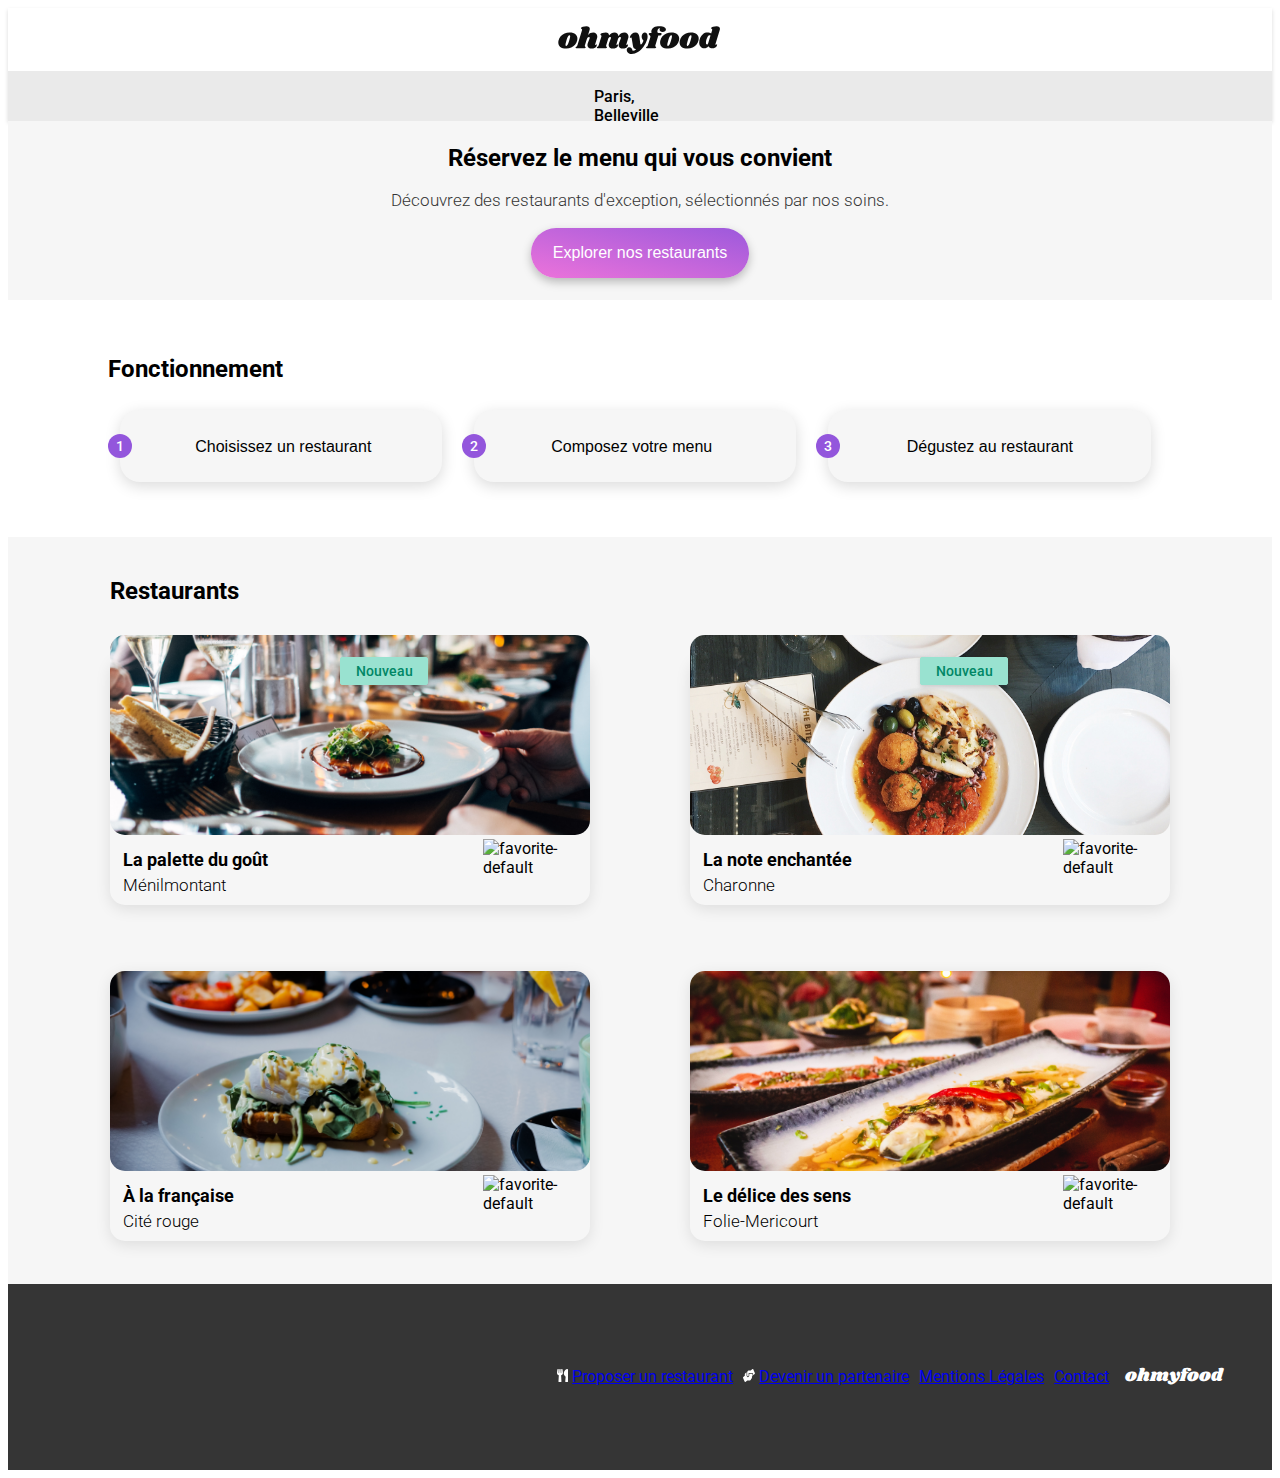
==== commit eea3e9a0: "Homepage:  card: inline svg remplacée par <img>" ====
--- a/index.html
+++ b/index.html
@@ -84,11 +84,7 @@
                                         <p class="card__content__txt__link__location">Ménilmontant</p>
                                     </a>
                                 </div>
-                                <div class="card__content__icon">
-                                    <svg class="icon" xmlns="http://www.w3.org/2000/svg" width="23" height="21" viewBox="0 0 23 21">
-                                        <path d="M12.7206 2.40551L12.7203 2.40576L11.8739 3.35732L11.5003 3.77727L11.1267 3.35732L10.2802 2.40576L10.2797 2.40514C8.28247 0.152585 5.09737 -0.169649 2.9764 1.80201C0.482212 4.1245 0.344816 8.32357 2.58455 10.8495L10.8987 20.2148C10.8987 20.2149 10.8988 20.2149 10.8988 20.2149C11.237 20.5955 11.7593 20.5955 12.0975 20.2149C12.0975 20.2149 12.0975 20.2149 12.0976 20.2148L20.4119 10.8493L20.412 10.8492C22.6556 8.32335 22.5183 4.12461 20.0243 1.80213L12.7206 2.40551ZM12.7206 2.40551C14.7223 0.15233 17.9032 -0.169452 20.024 1.80187L12.7206 2.40551Z"/>
-                                    </svg>
-                                </div>
+                                <img src="./assets/images/components/Status=Default.svg" class="card__content__icon" alt="favorite-default">
                             </div>
                         </article>
 
@@ -104,11 +100,7 @@
                                         <p class="card__content__txt__link__location">Charonne</p>
                                     </a>
                                 </div>
-                                <div class="card__content__icon">
-                                    <svg class="icon" xmlns="http://www.w3.org/2000/svg" width="23" height="21" viewBox="0 0 23 21">
-                                        <path d="M12.7206 2.40551L12.7203 2.40576L11.8739 3.35732L11.5003 3.77727L11.1267 3.35732L10.2802 2.40576L10.2797 2.40514C8.28247 0.152585 5.09737 -0.169649 2.9764 1.80201C0.482212 4.1245 0.344816 8.32357 2.58455 10.8495L10.8987 20.2148C10.8987 20.2149 10.8988 20.2149 10.8988 20.2149C11.237 20.5955 11.7593 20.5955 12.0975 20.2149C12.0975 20.2149 12.0975 20.2149 12.0976 20.2148L20.4119 10.8493L20.412 10.8492C22.6556 8.32335 22.5183 4.12461 20.0243 1.80213L12.7206 2.40551ZM12.7206 2.40551C14.7223 0.15233 17.9032 -0.169452 20.024 1.80187L12.7206 2.40551Z"/>
-                                    </svg>
-                                </div>
+                                <img src="./assets/images/components/Status=Default.svg" class="card__content__icon" alt="favorite-default">
                             </div>
                         </article>
                     </div>
@@ -125,11 +117,7 @@
                                         <p class="card__content__txt__link__location">Cité rouge</p>
                                     </a>
                                 </div>
-                                <div class="card__content__icon">
-                                    <svg class="icon" xmlns="http://www.w3.org/2000/svg" width="23" height="21" viewBox="0 0 23 21">
-                                        <path d="M12.7206 2.40551L12.7203 2.40576L11.8739 3.35732L11.5003 3.77727L11.1267 3.35732L10.2802 2.40576L10.2797 2.40514C8.28247 0.152585 5.09737 -0.169649 2.9764 1.80201C0.482212 4.1245 0.344816 8.32357 2.58455 10.8495L10.8987 20.2148C10.8987 20.2149 10.8988 20.2149 10.8988 20.2149C11.237 20.5955 11.7593 20.5955 12.0975 20.2149C12.0975 20.2149 12.0975 20.2149 12.0976 20.2148L20.4119 10.8493L20.412 10.8492C22.6556 8.32335 22.5183 4.12461 20.0243 1.80213L12.7206 2.40551ZM12.7206 2.40551C14.7223 0.15233 17.9032 -0.169452 20.024 1.80187L12.7206 2.40551Z"/>
-                                    </svg>
-                                </div>
+                                <img src="./assets/images/components/Status=Default.svg" class="card__content__icon" alt="favorite-default">
                             </div>
                         </article>
 
@@ -144,11 +132,7 @@
                                         <p class="card__content__txt__link__location">Folie-Mericourt</p>
                                     </a>
                                 </div>
-                                <div class="card__content__icon">
-                                    <svg class="icon" xmlns="http://www.w3.org/2000/svg" width="23" height="21" viewBox="0 0 23 21">
-                                        <path d="M12.7206 2.40551L12.7203 2.40576L11.8739 3.35732L11.5003 3.77727L11.1267 3.35732L10.2802 2.40576L10.2797 2.40514C8.28247 0.152585 5.09737 -0.169649 2.9764 1.80201C0.482212 4.1245 0.344816 8.32357 2.58455 10.8495L10.8987 20.2148C10.8987 20.2149 10.8988 20.2149 10.8988 20.2149C11.237 20.5955 11.7593 20.5955 12.0975 20.2149C12.0975 20.2149 12.0975 20.2149 12.0976 20.2148L20.4119 10.8493L20.412 10.8492C22.6556 8.32335 22.5183 4.12461 20.0243 1.80213L12.7206 2.40551ZM12.7206 2.40551C14.7223 0.15233 17.9032 -0.169452 20.024 1.80187L12.7206 2.40551Z"/>
-                                    </svg>
-                                </div>
+                                <img src="./assets/images/components/Status=Default.svg" class="card__content__icon" alt="favorite-default">
                             </div>
                         </article>
                     </div>
@@ -159,22 +143,31 @@
         <footer class="footer">
             <section class="footer__section">
                 <h1 class="footer__section__title">ohmyfood</h1>
-                <div class="footer__section__list">
-                    <a href="#" class="footer__section__list__link footer__section__list__link--width12">
-                        <img src="./assets/images/components/utensils.svg" class="footer__section__list__link__icon footer__section__list__link__icon--utensils utensils--white" alt="utensils">
-                        <span class="footer__section__list__link__txt12">Proposer un restaurant</span>
-                    </a>
-                    <a href="#" class="footer__section__list__link footer__section__list__link--margin">
-                        <img src="./assets/images/components/handshake-angle.svg" class="footer__section__list__link__icon footer__section__list__link__icon--handshake handshake-angle--white" alt="handshake">
-                        <span class="footer__section__list__link__txt12">Devenir un partenaire</span>
-                    </a>
-                    <a href="#" class="footer__section__list__link footer__section__list__link--width34">
-                        <span class="footer__section__list__link__txt34">Mentions Légales</span>
-                    </a>
-                    <a href="mailto:contact@ohmyfood.com" class="footer__section__list__link footer__section__list__link--margin">
-                        <span class="footer__section__list__link__txt34">Contact</span>
-                    </a>
-                </div>
+                <ul class="footer__section__list">
+                    <li class="footer__section__list__item">
+                        <img src="./assets/images/components/utensils.svg" class="footer__section__list__item__icon footer__section__list__item__icon--utensils" alt="utensils">
+                        <a href="#" class="footer__section__list__item__link footer__section__list__item__link--width12">Proposer un restaurant</a>
+                    </li>
+
+                    <li class="footer__section__list__item footer__section__list__item--margin">
+                        <img src="./assets/images/components/handshake-angle.svg" class="footer__section__list__item__icon footer__section__list__item__icon--handshake" alt="handshake">
+                        <a href="#" class="footer__section__list__item__link footer__section__list__item__link--width12">Devenir un partenaire</a>
+                    </li>
+                    
+
+                    <li class="footer__section__list__item">
+                        <a href="#" class="footer__section__list__item__link footer__section__list__item__link--width34">
+                            Mentions Légales
+                        </a>
+                    </li>
+
+                    <li class="footer__section__list__item">
+                        <a href="mailto:contact@ohmyfood.com" class="footer__section__list__item__link footer__section__list__item__link--width34">
+                            Contact
+                        </a>
+                    </li>
+                    
+                </ul>
             </section>
         </footer>
     </body>
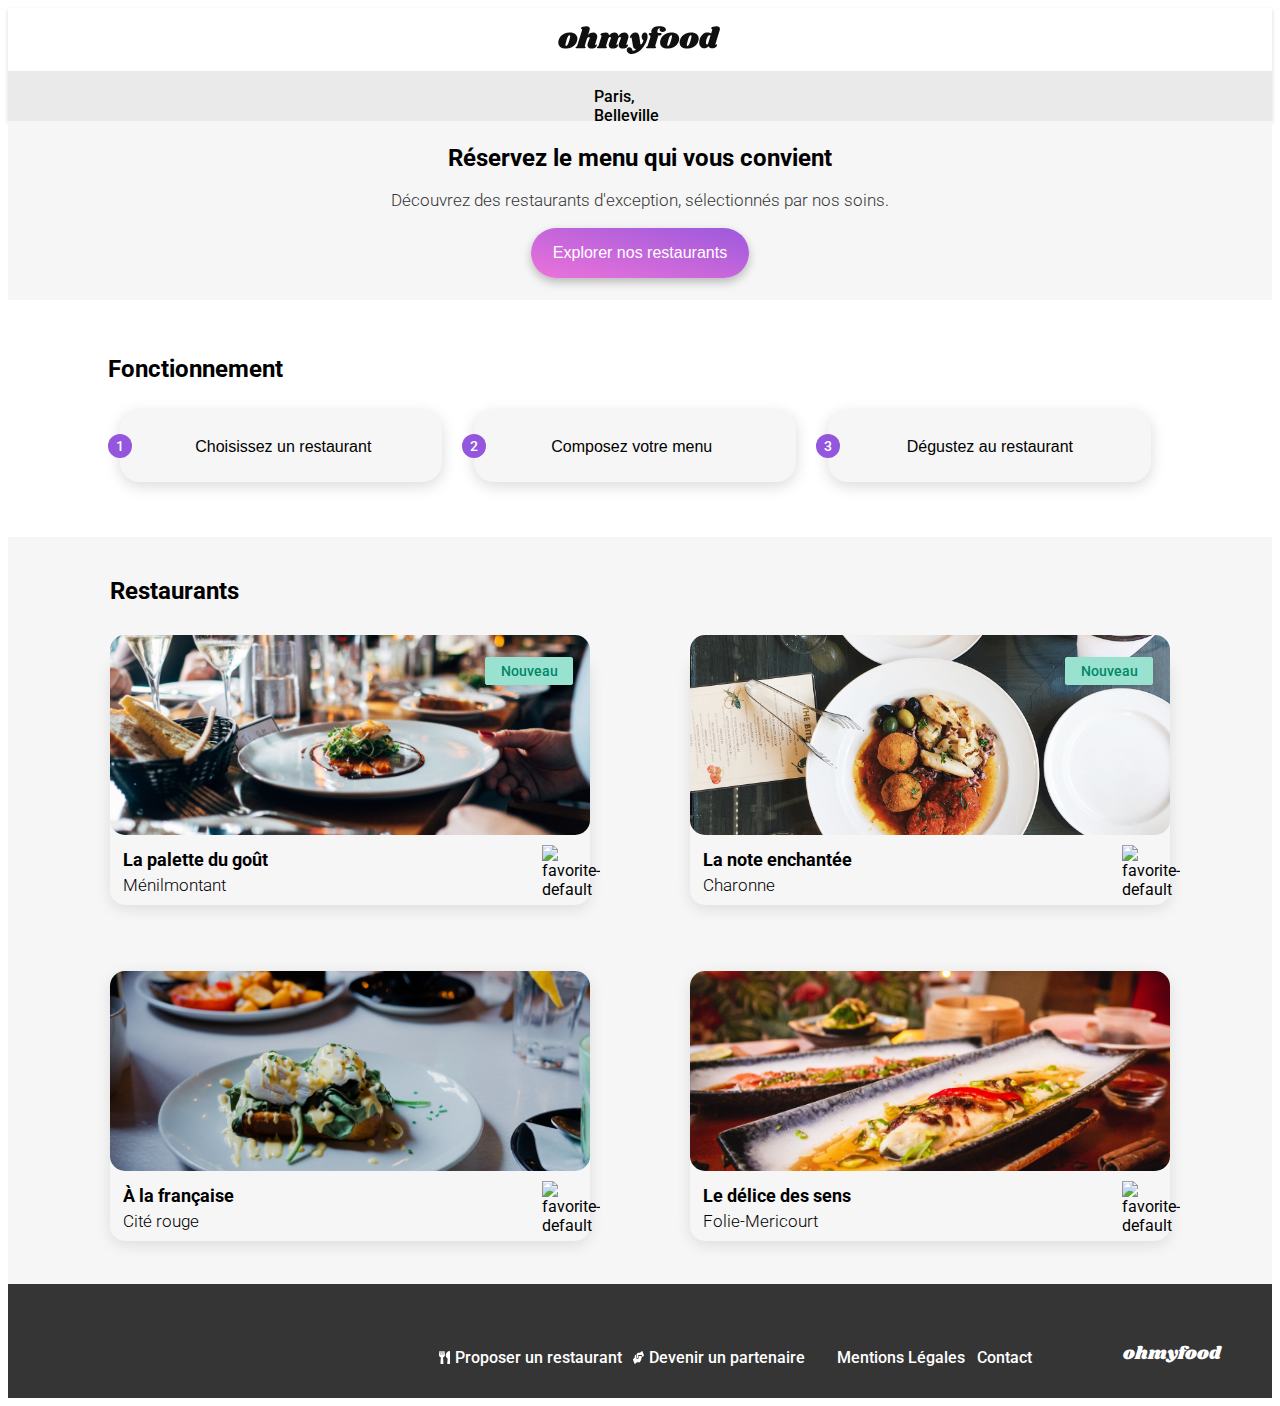
==== commit 09b69849: "Homepage: integration & animation coeur" ====
--- a/index.html
+++ b/index.html
@@ -21,6 +21,7 @@
             <div class="header__logo">
                 <img src="./assets/images/logo/ohmyfood@2x.svg" class="header__logo__img" alt="ohmyfood logo">
             </div>
+
             <div class="header__location">
                 <i class="fa-solid fa-location-dot header__location__icon"></i>
                 <p class="header__location__txt">Paris, Belleville</p>
@@ -38,7 +39,6 @@
                 <h2 class="functioning__title">Fonctionnement</h2>
                 
                 <div class="functioning__steps">
-
                     <section class="functioning__steps__step">
                         <h3 class="functioning__steps__step__num">1</h3>
                         <button class="functioning__steps__step__btn">
@@ -62,13 +62,11 @@
                             <span class="functioning__steps__step__btn__txt">Dégustez au restaurant</span>
                         </button>
                     </section>
-
-            </div>
-
+                </div>
             </section>
             
             <section id="restaurants" class="restaurants">
-                    <h2 class="restaurants__title">Restaurants</h2>
+                <h2 class="restaurants__title">Restaurants</h2>
                  
                 <div class="restaurants__cards">
                     <div class="restaurants__cards__bloc restaurants__cards__bloc--border">
@@ -84,7 +82,10 @@
                                         <p class="card__content__txt__link__location">Ménilmontant</p>
                                     </a>
                                 </div>
-                                <img src="./assets/images/components/Status=Default.svg" class="card__content__icon" alt="favorite-default">
+                                <div class="card__content__fav">
+                                    <img src="./assets/images/components/Status=Liked.png" class="card__content__fav__icon card__content__fav__icon--liked" alt="favorite-liked">
+                                    <img src="./assets/images/components/Status=Default.png" class="card__content__fav__icon card__content__fav__icon--default" alt="favorite-default">
+                                </div>
                             </div>
                         </article>
 
@@ -100,7 +101,10 @@
                                         <p class="card__content__txt__link__location">Charonne</p>
                                     </a>
                                 </div>
-                                <img src="./assets/images/components/Status=Default.svg" class="card__content__icon" alt="favorite-default">
+                                <div class="card__content__fav">
+                                    <img src="./assets/images/components/Status=Liked.png" class="card__content__fav__icon card__content__fav__icon--liked" alt="favorite-liked">
+                                    <img src="./assets/images/components/Status=Default.png" class="card__content__fav__icon card__content__fav__icon--default" alt="favorite-default">
+                                </div>
                             </div>
                         </article>
                     </div>
@@ -117,7 +121,10 @@
                                         <p class="card__content__txt__link__location">Cité rouge</p>
                                     </a>
                                 </div>
-                                <img src="./assets/images/components/Status=Default.svg" class="card__content__icon" alt="favorite-default">
+                                <div class="card__content__fav">
+                                    <img src="./assets/images/components/Status=Liked.png" class="card__content__fav__icon card__content__fav__icon--liked" alt="favorite-liked">
+                                    <img src="./assets/images/components/Status=Default.png" class="card__content__fav__icon card__content__fav__icon--default" alt="favorite-default">
+                                </div>
                             </div>
                         </article>
 
@@ -132,7 +139,10 @@
                                         <p class="card__content__txt__link__location">Folie-Mericourt</p>
                                     </a>
                                 </div>
-                                <img src="./assets/images/components/Status=Default.svg" class="card__content__icon" alt="favorite-default">
+                                <div class="card__content__fav">
+                                    <img src="./assets/images/components/Status=Liked.png" class="card__content__fav__icon card__content__fav__icon--liked" alt="favorite-liked">
+                                    <img src="./assets/images/components/Status=Default.png" class="card__content__fav__icon card__content__fav__icon--default" alt="favorite-default">
+                                </div>
                             </div>
                         </article>
                     </div>
@@ -149,13 +159,13 @@
                         <a href="#" class="footer__section__list__item__link footer__section__list__item__link--width12">Proposer un restaurant</a>
                     </li>
 
-                    <li class="footer__section__list__item footer__section__list__item--margin">
+                    <li class="footer__section__list__item">
                         <img src="./assets/images/components/handshake-angle.svg" class="footer__section__list__item__icon footer__section__list__item__icon--handshake" alt="handshake">
                         <a href="#" class="footer__section__list__item__link footer__section__list__item__link--width12">Devenir un partenaire</a>
                     </li>
                     
 
-                    <li class="footer__section__list__item">
+                    <li class="footer__section__list__item footer__section__list__item--margin">
                         <a href="#" class="footer__section__list__item__link footer__section__list__item__link--width34">
                             Mentions Légales
                         </a>
@@ -166,7 +176,6 @@
                             Contact
                         </a>
                     </li>
-                    
                 </ul>
             </section>
         </footer>
--- a/sass/style.css
+++ b/sass/style.css
@@ -392,6 +392,12 @@
   margin: 0px 0px -50px 230px;
   position: sticky;
 }
+@media (min-width: 1080px) {
+  .restaurants__cards__bloc .card__link__tag {
+    margin: 0;
+    margin: 0 0 -50px 375px;
+  }
+}
 .restaurants__cards__bloc .card__link__img {
   width: 100%;
   height: 200px;
@@ -434,17 +440,35 @@
   font-weight: 300;
   line-height: normal;
 }
-.restaurants__cards__bloc .card__content__icon {
-  display: flex;
-  align-items: center;
-}
-.restaurants__cards__bloc .card__content__icon .icon {
-  fill: none;
-  stroke: #101010;
-}
-.restaurants__cards__bloc .card__content__icon .icon:hover {
-  fill: #9356dc;
-  stroke: none;
+.restaurants__cards__bloc .card__content__fav {
+  display: flex;
+  align-items: center;
+  position: relative;
+  z-index: 1;
+}
+.restaurants__cards__bloc .card__content__fav:hover .card__content__fav__icon--default {
+  opacity: 0;
+}
+.restaurants__cards__bloc .card__content__fav:hover .card__content__fav__icon--liked {
+  opacity: 1;
+}
+.restaurants__cards__bloc .card__content__fav:not(:hover) .card__content__fav__icon--default {
+  opacity: 1;
+}
+.restaurants__cards__bloc .card__content__fav:not(:hover) .card__content__fav__icon--liked {
+  opacity: 0;
+}
+.restaurants__cards__bloc .card__content__fav__icon--default {
+  position: absolute;
+  z-index: -1;
+  opacity: 1;
+  transition: opacity 400ms;
+}
+.restaurants__cards__bloc .card__content__fav__icon--liked {
+  position: absolute;
+  z-index: -1;
+  opacity: 0;
+  transition: opacity 400ms;
 }
 
 .footer {
@@ -453,8 +477,14 @@
   padding: 22px 25px;
   flex-direction: column;
   align-items: flex-start;
-  gap: 16px;
   background-color: #353535;
+}
+@media (min-width: 1080px) {
+  .footer {
+    width: 100%;
+    height: 114px;
+    padding: 30px 25px;
+  }
 }
 .footer__section {
   width: 100%;
@@ -465,7 +495,7 @@
   .footer__section {
     display: flex;
     flex-direction: row-reverse;
-    align-items: center;
+    align-items: flex-end;
     gap: 16px;
   }
 }
@@ -484,10 +514,16 @@
 @media (min-width: 1080px) {
   .footer__section__title {
     margin: 0;
+    width: 11.5%;
+    height: 27px;
+  }
+}
+@media (min-width: 1080px) {
+  .footer__section__title--margin {
+    margin: 0 0 0 0;
   }
 }
 .footer__section__list {
-  width: 100%;
   gap: 7px;
   list-style-type: none;
   padding: 0px;
@@ -497,6 +533,7 @@
 }
 @media (min-width: 1080px) {
   .footer__section__list {
+    width: 100%;
     display: flex;
     flex-direction: row;
     justify-content: flex-end;
@@ -504,31 +541,51 @@
     gap: 10px;
   }
 }
-.footer__section__list__link {
+.footer__section__list__item {
+  width: 60%;
+}
+@media (min-width: 1080px) {
+  .footer__section__list__item {
+    width: -moz-fit-content;
+    width: fit-content;
+    height: 20px;
+    display: flex;
+    flex-direction: row;
+    align-items: center;
+  }
+}
+@media (min-width: 1080px) {
+  .footer__section__list__item--margin {
+    margin: 0 0 0 10px;
+  }
+}
+.footer__section__list__item__icon {
+  height: 13px;
+  margin: 0 5px 0 0;
+}
+.footer__section__list__item__icon--utensils {
+  width: 11px;
+}
+.footer__section__list__item__icon--handshake {
+  width: 11.918px;
+}
+.footer__section__list__item__link {
   text-decoration: none;
   color: white;
-}
-@media (min-width: 1080px) {
-  .footer__section__list__link--margin {
-    margin: 0 50px 0 0;
-  }
-}
-.footer__section__list__link__icon {
-  height: 13px;
-  margin: 0 10px 0 0;
-}
-@media (min-width: 1080px) {
-  .footer__section__list__link__icon {
-    margin: 0;
-    margin: 0 5px 0 0;
-  }
-}
-.footer__section__list__link__icon--utensils {
-  width: 11px;
-}
-.footer__section__list__link__icon--handshake {
-  width: 11.918px;
-}
-.footer__section__txt {
+  font-size: 16px;
   font-weight: 500;
+}
+@media (min-width: 1080px) {
+  .footer__section__list__item__link {
+    width: 100%;
+    height: 20px;
+    display: flex;
+    justify-content: flex-start;
+  }
+}
+.footer__section__list__item__link--width12 {
+  width: 168px;
+}
+.footer__section__list__item__link--width34 {
+  width: 130px;
 }/*# sourceMappingURL=style.css.map */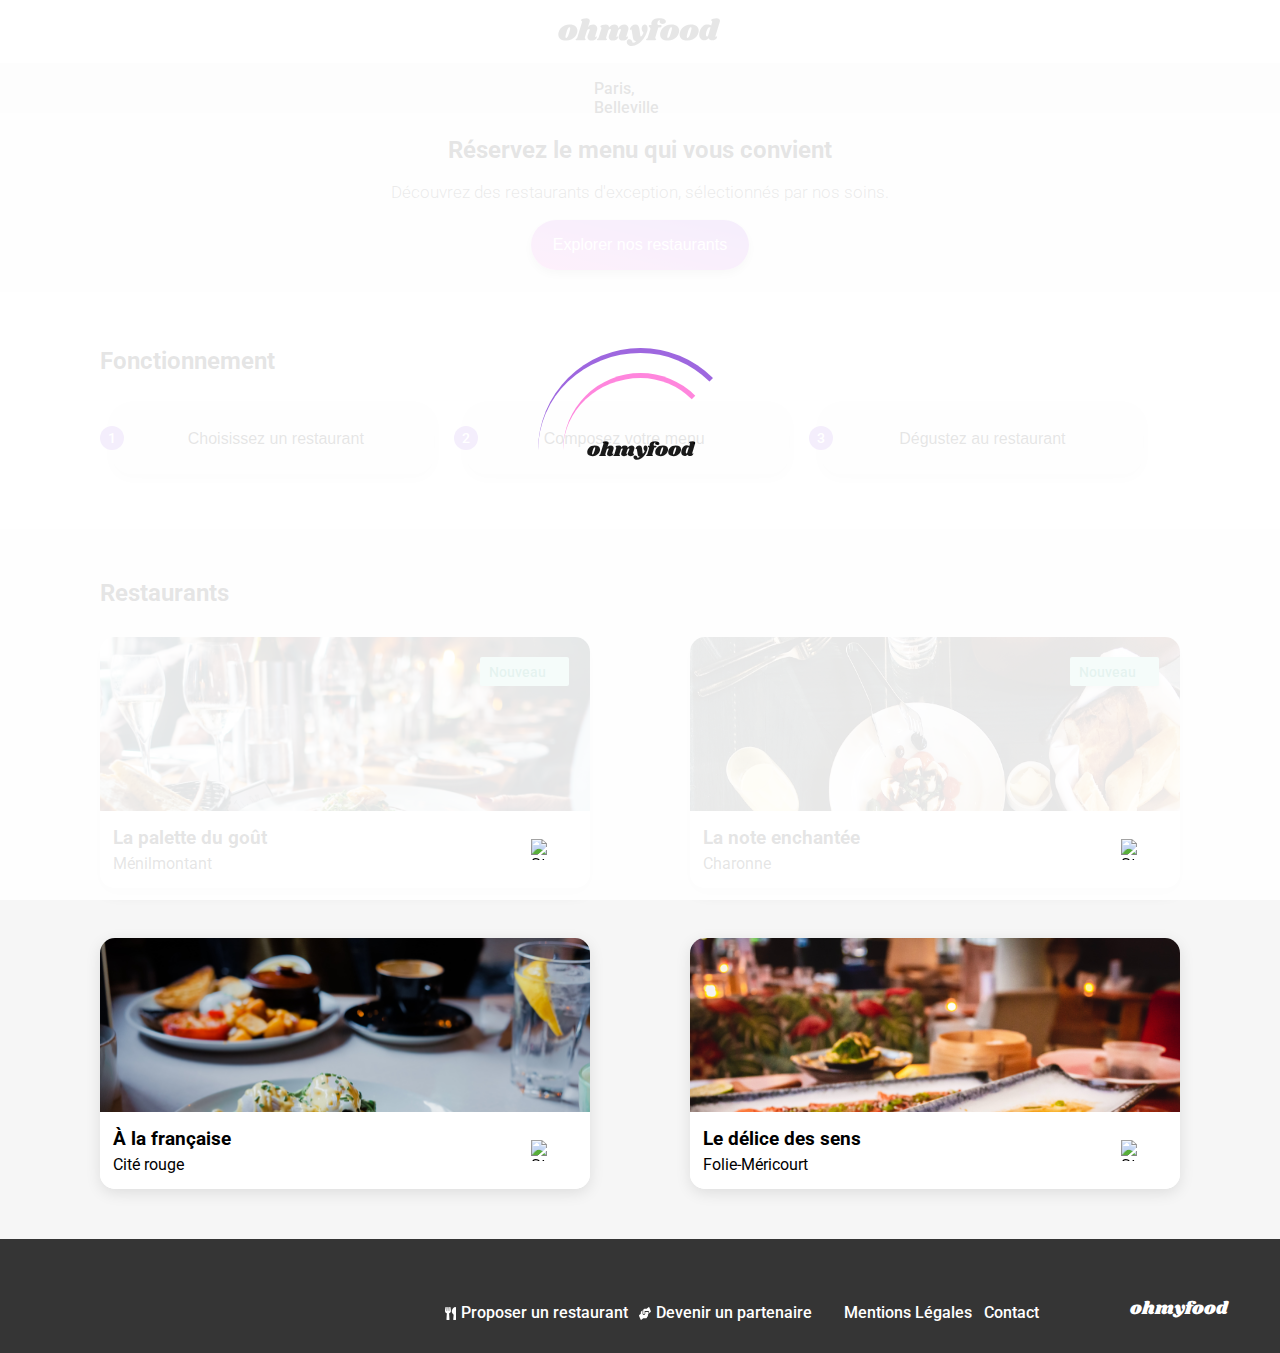
==== commit 9a5adb6c: "Homepage: modifications section Restaurants" ====
--- a/index.html
+++ b/index.html
@@ -17,6 +17,12 @@
     </head>
 
     <body>
+
+    <div class="loader">
+        <span class="loader__txt">ohmyfood</span>
+    </div>
+
+
         <header class="header">
             <div class="header__logo">
                 <img src="./assets/images/logo/ohmyfood@2x.svg" class="header__logo__img" alt="ohmyfood logo">
@@ -69,83 +75,79 @@
                 <h2 class="restaurants__title">Restaurants</h2>
                  
                 <div class="restaurants__cards">
-                    <div class="restaurants__cards__bloc restaurants__cards__bloc--border">
-                        <article class="card card--margin">
-                            <a href="restaurants/la-palette-du-gout.html" class="card__link">
-                                <span class="card__link__tag">Nouveau</span>
-                                <img src="./assets/images/restaurants/la-palette-du-gout.jpg" alt="Photo: La palette du goût" class="card__link__img">
+
+                    <div class="restaurants__cards__bloc">
+                        <article class="card">
+                            <a href="#" class="link">
+                                <div class="bg-img bg-img--1">
+                                    <span class="tag tag--1">Nouveau</span>
+                                </div>
+                                <div class="content">                            
+                                    <div class="txt">
+                                        <h3 class="name">La palette du goût</h3>
+                                        <p class="location">Ménilmontant</p>
+                                    </div>
+                                    <div class="favorite">
+                                        <img src="./assets/images/components/Status=Liked.svg" alt="Status=Liked" class="heart heart--liked">
+                                        <img src="./assets/images/components/Status=Default.svg" alt="Status=Default" class="heart heart--default">
+                                    </div>
+                            </div>
                             </a>
-                            <div class="card__content">
-                                <div class="card__content__txt">
-                                    <a href="restaurants/la-palette-du-gout.html" class="card__content__txt__link">
-                                        <h3 class="card__content__txt__link__name">La palette du goût</h3>
-                                        <p class="card__content__txt__link__location">Ménilmontant</p>
-                                    </a>
-                                </div>
-                                <div class="card__content__fav">
-                                    <img src="./assets/images/components/Status=Liked.png" class="card__content__fav__icon card__content__fav__icon--liked" alt="favorite-liked">
-                                    <img src="./assets/images/components/Status=Default.png" class="card__content__fav__icon card__content__fav__icon--default" alt="favorite-default">
-                                </div>
-                            </div>
                         </article>
 
                         <article class="card">
-                            <a href="restaurants/la-note-enchantee.html" class="card__link">
-                                <span class="card__link__tag">Nouveau</span>
-                                <img src="./assets/images/restaurants/la-note-enchante.jpg" alt="Photo: La note enchantée" class="card__link__img">
+                            <a href="#" class="link">
+                                <div class="bg-img bg-img--2">
+                                    <span class="tag tag--2">Nouveau</span>
+                                </div>
+                                <div class="content">                            
+                                    <div class="txt">
+                                        <h3 class="name">La note enchantée</h3>
+                                        <p class="location">Charonne</p>
+                                    </div>
+                                    <div class="favorite">
+                                        <img src="./assets/images/components/Status=Liked.svg" alt="Status=Liked" class="heart heart--liked">
+                                        <img src="./assets/images/components/Status=Default.svg" alt="Status=Default" class="heart heart--default">
+                                    </div>
+                            </div>
                             </a>
-                            <div class="card__content">
-                                <div class="card__content__txt">
-                                    <a href="restaurants/la-note-enchantee.html" class="card__content__txt__link">
-                                        <h3 class="card__content__txt__link__name">La note enchantée</h3>
-                                        <p class="card__content__txt__link__location">Charonne</p>
-                                    </a>
-                                </div>
-                                <div class="card__content__fav">
-                                    <img src="./assets/images/components/Status=Liked.png" class="card__content__fav__icon card__content__fav__icon--liked" alt="favorite-liked">
-                                    <img src="./assets/images/components/Status=Default.png" class="card__content__fav__icon card__content__fav__icon--default" alt="favorite-default">
-                                </div>
-                            </div>
                         </article>
                     </div>
 
                     <div class="restaurants__cards__bloc">
                         <article class="card">
-                            <a href="restaurants/a-la-française.html" class="card__link">
-                                <img src="./assets/images/restaurants/a-la-française.jpg" alt="Photo: À la française" class="card__link__img">
+                            <a href="#" class="link">
+                                <div class="bg-img bg-img--3"></div>
+                                <div class="content">                            
+                                    <div class="txt">
+                                        <h3 class="name">À la française</h3>
+                                        <p class="location">Cité rouge</p>
+                                    </div>
+                                    <div class="favorite">
+                                        <img src="./assets/images/components/Status=Liked.svg" alt="Status=Liked" class="heart heart--liked">
+                                        <img src="./assets/images/components/Status=Default.svg" alt="Status=Default" class="heart heart--default">
+                                    </div>
+                                </div>
                             </a>
-                            <div class="card__content">
-                                <div class="card__content__txt">
-                                    <a href="restaurants/a-la-française.html" class="card__content__txt__link">
-                                        <h3 class="card__content__txt__link__name">À la française</h3>
-                                        <p class="card__content__txt__link__location">Cité rouge</p>
-                                    </a>
-                                </div>
-                                <div class="card__content__fav">
-                                    <img src="./assets/images/components/Status=Liked.png" class="card__content__fav__icon card__content__fav__icon--liked" alt="favorite-liked">
-                                    <img src="./assets/images/components/Status=Default.png" class="card__content__fav__icon card__content__fav__icon--default" alt="favorite-default">
-                                </div>
-                            </div>
                         </article>
 
                         <article class="card">
-                            <a href="restaurants/le-delice-des-sens.html" class="card__link">
-                                <img src="./assets/images/restaurants/le-delice-des-sens.jpg" alt="Photo: Le délice des sens" class="card__link__img">
+                            <a href="#" class="link">
+                                <div class="bg-img bg-img--4"></div>
+                                <div class="content">                            
+                                    <div class="txt">
+                                        <h3 class="name">Le délice des sens</h3>
+                                        <p class="location">Folie-Méricourt</p>
+                                    </div>
+                                    <div class="favorite">
+                                        <img src="./assets/images/components/Status=Liked.svg" alt="Status=Liked" class="heart heart--liked">
+                                        <img src="./assets/images/components/Status=Default.svg" alt="Status=Default" class="heart heart--default">
+                                    </div>
+                                </div>
                             </a>
-                            <div class="card__content">
-                                <div class="card__content__txt">
-                                    <a href="restaurants/le-delice-des-sens.html" class="card__content__txt__link">
-                                        <h3 class="card__content__txt__link__name">Le délice des sens</h3>
-                                        <p class="card__content__txt__link__location">Folie-Mericourt</p>
-                                    </a>
-                                </div>
-                                <div class="card__content__fav">
-                                    <img src="./assets/images/components/Status=Liked.png" class="card__content__fav__icon card__content__fav__icon--liked" alt="favorite-liked">
-                                    <img src="./assets/images/components/Status=Default.png" class="card__content__fav__icon card__content__fav__icon--default" alt="favorite-default">
-                                </div>
-                            </div>
                         </article>
                     </div>
+
                 </div>
             </section>
         </main>
--- a/sass/style.css
+++ b/sass/style.css
@@ -1,3 +1,37 @@
+@charset "UTF-8";
+@keyframes fadeInAnimation {
+  0% {
+    opacity: 0;
+  }
+  100% {
+    opacity: 1;
+  }
+}
+@keyframes vanish {
+  0% {
+    transform: scaleZ(1);
+  }
+  70%, 100% {
+    transform: scale(0);
+    opacity: 0;
+  }
+}
+@keyframes spin {
+  from {
+    transform: rotate(0deg);
+  }
+  to {
+    transform: rotate(360deg);
+  }
+}
+@keyframes rev-spin {
+  from {
+    transform: rotate(0deg);
+  }
+  to {
+    transform: rotate(-360deg);
+  }
+}
 * {
   box-sizing: border-box;
 }
@@ -10,9 +44,61 @@
 body {
   font-family: Roboto;
   padding: 0;
-}
-
-.header {
+  margin: 0;
+  display: flex;
+  flex-direction: column;
+}
+
+.loader {
+  opacity: 0.9;
+  position: fixed;
+  display: grid;
+  place-items: center;
+  background-color: #fff;
+  height: 100vh;
+  inset: 0;
+  z-index: 1;
+  transform-origin: top;
+  animation: vanish 1000ms 6s forwards;
+  display: flex;
+  justify-content: center;
+  align-items: center;
+}
+.loader::before {
+  content: "";
+  width: 200px;
+  height: 200px;
+  border-top: 5px solid #9356dc;
+  border-right: 5px solid transparent;
+  border-radius: 50%;
+  animation: spin 3s infinite ease-in-out;
+  z-index: 1;
+  position: fixed;
+}
+.loader::after {
+  content: "";
+  width: 150px;
+  height: 150px;
+  border-top: 5px solid #ff79da;
+  border-right: 5px solid transparent;
+  border-radius: 50%;
+  animation: rev-spin 3s infinite ease-in-out;
+  z-index: 1;
+  position: fixed;
+}
+.loader__txt {
+  display: flex;
+  justify-content: center;
+  align-items: center;
+  font-family: Shrikhand;
+  font-size: 20px;
+  width: 100px;
+  height: 100px;
+  z-index: 1;
+  position: absolute;
+}
+
+Header .header {
   display: flex;
   justify-content: center;
   align-items: center;
@@ -20,11 +106,11 @@
   box-shadow: 0px 2px 4px 0px rgba(0, 0, 0, 0.15);
 }
 @media (min-width: 1080px) {
-  .header {
+  Header .header {
     width: 100%;
   }
 }
-.header__logo {
+Header .header__logo {
   width: 100%;
   height: 63px;
   padding: 14px 89px 13px 89px;
@@ -33,7 +119,7 @@
   justify-content: center;
   align-items: center;
 }
-.header__logo__img {
+Header .header__logo__img {
   width: 197px;
   height: 36px;
   padding: 0px 19px 0px 16px;
@@ -41,7 +127,7 @@
   justify-content: center;
   align-items: center;
 }
-.header__location {
+Header .header__location {
   width: 100%;
   height: 50px;
   gap: 17px;
@@ -50,7 +136,7 @@
   justify-content: center;
   align-items: center;
 }
-.header__location__txt {
+Header .header__location__txt {
   border: none;
   background-color: #eaeaea;
   width: 109px;
@@ -133,7 +219,9 @@
 .main__header__btn {
   width: 218px;
   height: 50px;
-  padding: 13px 18.75px 13px 18.75px;
+  display: flex;
+  justify-content: center;
+  align-items: center;
   border: none;
   border-radius: 25px;
   color: white;
@@ -142,6 +230,15 @@
   font-size: 16px;
   background: linear-gradient(193deg, #9356dc -11.44%, #ff79da 123.93%);
   box-shadow: 0px 4px 10px 0px rgba(0, 0, 0, 0.25);
+  transition: background-color 400ms, box-shadow 400ms;
+}
+.main__header__btn:hover {
+  background-color: linear-gradient(193deg, #a16be0 -11.44%, #ff93e1 123.93%);
+  box-shadow: 0px 7px 11px 0px rgba(0, 0, 0, 0.25);
+}
+.main__header__btn:not(:hover) {
+  background-color: linear-gradient(193deg, #9356dc -11.44%, #ff79da 123.93%);
+  box-shadow: 0px 4px 10px 0px rgba(0, 0, 0, 0.25);
 }
 
 .functioning {
@@ -160,18 +257,18 @@
     display: flex;
     justify-content: center;
     align-items: center;
-    padding: 0 0 0 15px;
     margin: 25px;
   }
 }
 .functioning__title {
+  width: 340px;
   font-size: 24px;
   font-style: normal;
   font-weight: 700;
   line-height: normal;
   margin: 0;
   margin: 0px 0px 20px 0px;
-  padding-left: 10px;
+  padding-left: 18px;
 }
 @media (min-width: 1080px) {
   .functioning__title {
@@ -269,206 +366,168 @@
 }
 
 .restaurants {
-  width: 100%;
-  height: 1329.6px;
   background-color: #f6f6f6;
-  padding: 50px 0px 50px 0px;
+  display: flex;
+  flex-direction: column;
+  align-items: center;
+  gap: 20px;
+  padding: 70px 0;
 }
 @media (min-width: 1080px) {
   .restaurants {
     width: 100%;
-    height: 746.8px;
-    gap: 28px;
-    display: flex;
-    flex-direction: column;
-    justify-content: center;
-    align-items: center;
+    padding: 50px 180px;
+    gap: 30px;
   }
 }
 .restaurants__title {
-  margin: 0;
-  padding: 0px 0px 0px 10px;
-  font-size: 24px;
-  font-style: normal;
-  font-weight: 700;
-  line-height: normal;
+  width: 340px;
+  margin: 0;
 }
 @media (min-width: 1080px) {
   .restaurants__title {
     width: 1080px;
-    height: 49.6px;
-    padding: 0 0 10px 10px;
   }
 }
 .restaurants__cards {
-  width: 100%;
-  height: 1200px;
-  display: flex;
-  flex-direction: column;
-  justify-content: center;
-  align-items: center;
+  display: flex;
+  flex-direction: column;
+  gap: 18px;
 }
 @media (min-width: 1080px) {
   .restaurants__cards {
-    width: 100%;
-    height: 600px;
+    gap: 0;
     gap: 50px;
   }
 }
 .restaurants__cards__bloc {
-  width: 100%;
-  height: 600px;
+  display: flex;
+  flex-direction: column;
+  align-items: center;
   gap: 18px;
-  display: flex;
-  flex-direction: column;
-  justify-content: center;
-  align-items: center;
 }
 @media (min-width: 1080px) {
   .restaurants__cards__bloc {
-    width: 1080px;
-    height: 300px;
     display: flex;
     flex-direction: row;
-    align-items: center;
+    gap: 0;
     gap: 100px;
-    padding: 0 10px 0 10px;
-  }
-}
-.restaurants__cards__bloc--border {
-  margin: 0 0 -32px 0;
-}
-@media (min-width: 1080px) {
-  .restaurants__cards__bloc--border {
-    margin: 0;
   }
 }
 .restaurants__cards__bloc .card {
   width: 340px;
-  height: -moz-fit-content;
-  height: fit-content;
+  height: 251px;
   border-radius: 15px;
+  background: #fff;
   box-shadow: 0px 4px 15px 0px rgba(0, 0, 0, 0.1);
 }
 @media (min-width: 1080px) {
   .restaurants__cards__bloc .card {
-    width: 45.3335%;
-    height: -moz-fit-content;
-    height: fit-content;
-  }
-}
-.restaurants__cards__bloc .card--margin {
-  margin-bottom: 20px;
-}
-@media (min-width: 1080px) {
-  .restaurants__cards__bloc .card--margin {
-    margin: 0;
-  }
-}
-.restaurants__cards__bloc .card__link {
+    width: 490px;
+  }
+}
+.restaurants__cards__bloc .card .link {
   text-decoration: none;
   color: black;
-  width: 100%;
-  height: 200px;
-}
-@media (min-width: 1080px) {
-  .restaurants__cards__bloc .card__link {
-    width: 100%;
-  }
-}
-.restaurants__cards__bloc .card__link__tag {
-  width: 88px;
-  height: 28px;
+}
+.restaurants__cards__bloc .card .link .bg-img {
+  background-size: cover;
+  width: 340px;
+  height: 174px;
+  background-repeat: no-repeat;
+  border-radius: 15px 15px 0 0;
+  padding: 20px 0 0 240px;
+}
+@media (min-width: 1080px) {
+  .restaurants__cards__bloc .card .link .bg-img {
+    width: 490px;
+    height: 174px;
+  }
+}
+@media (min-width: 1080px) {
+  .restaurants__cards__bloc .card .link .bg-img {
+    padding: 20px 0 0 380px;
+  }
+}
+.restaurants__cards__bloc .card .link .bg-img .tag {
+  width: 89px;
+  height: 29px;
   color: #008766;
+  text-align: center;
   font-size: 14px;
+  font-style: normal;
   font-weight: 500;
-  display: flex;
-  justify-content: center;
-  align-items: center;
+  line-height: normal;
+  padding: 7px 9.63px 6px 9px;
+  border: none;
+  border-radius: 2px;
   background-color: #99e2d0;
-  border: 1px solid #99e2d0;
-  border-radius: 2px;
   box-shadow: 0px 2px 4px 0px rgba(0, 0, 0, 0.15);
-  margin: 0px 0px -50px 230px;
-  position: sticky;
-}
-@media (min-width: 1080px) {
-  .restaurants__cards__bloc .card__link__tag {
-    margin: 0;
-    margin: 0 0 -50px 375px;
-  }
-}
-.restaurants__cards__bloc .card__link__img {
-  width: 100%;
-  height: 200px;
-  -o-object-fit: cover;
-     object-fit: cover;
-  border-radius: 15px;
-}
-.restaurants__cards__bloc .card__content {
-  display: flex;
-}
-.restaurants__cards__bloc .card__content__txt {
+  display: flex;
+}
+.restaurants__cards__bloc .card .link .bg-img--1 {
+  background-image: url(../assets/images/restaurants/la-palette-du-gout.jpg);
+}
+.restaurants__cards__bloc .card .link .bg-img--2 {
+  background-image: url(../assets/images/restaurants/la-note-enchante.jpg);
+}
+.restaurants__cards__bloc .card .link .bg-img--3 {
+  background-image: url(../assets/images/restaurants/a-la-française.jpg);
+}
+.restaurants__cards__bloc .card .link .bg-img--4 {
+  background-image: url(../assets/images/restaurants/le-delice-des-sens.jpg);
+}
+.restaurants__cards__bloc .card .link .content {
+  height: 77px;
+  display: flex;
+  align-items: center;
+  padding: 0 13px;
+  background-color: #fff;
+  border-radius: 0 0 15px 15px;
+}
+.restaurants__cards__bloc .card .link .content .txt {
   width: 85%;
   display: flex;
-  align-items: center;
-  padding: 0px 0px 10px 13px;
-}
-@media (min-width: 1080px) {
-  .restaurants__cards__bloc .card__content__txt {
+  flex-direction: column;
+  gap: 5px;
+}
+@media (min-width: 1080px) {
+  .restaurants__cards__bloc .card .link .content .txt {
     width: 90%;
   }
 }
-.restaurants__cards__bloc .card__content__txt__link {
-  text-decoration: none;
-  color: black;
-}
-.restaurants__cards__bloc .card__content__txt__link__name {
-  margin: 0;
-  margin: 10px 0 5px 0;
-  color: #000;
-  font-size: 18px;
-  font-style: normal;
-  font-weight: 700;
-  line-height: normal;
-}
-.restaurants__cards__bloc .card__content__txt__link__location {
-  margin: 0;
-  color: #000;
-  font-size: 17px;
-  font-style: normal;
-  font-weight: 300;
-  line-height: normal;
-}
-.restaurants__cards__bloc .card__content__fav {
-  display: flex;
-  align-items: center;
+.restaurants__cards__bloc .card .link .content .txt .name {
+  margin: 0;
+}
+.restaurants__cards__bloc .card .link .content .txt .location {
+  margin: 0;
+}
+.restaurants__cards__bloc .card .link .favorite {
   position: relative;
   z-index: 1;
-}
-.restaurants__cards__bloc .card__content__fav:hover .card__content__fav__icon--default {
+  height: auto;
+  display: flex;
+  align-items: center;
+}
+.restaurants__cards__bloc .card .link .favorite:hover .heart--default {
   opacity: 0;
 }
-.restaurants__cards__bloc .card__content__fav:hover .card__content__fav__icon--liked {
+.restaurants__cards__bloc .card .link .favorite:hover .heart--liked {
   opacity: 1;
 }
-.restaurants__cards__bloc .card__content__fav:not(:hover) .card__content__fav__icon--default {
+.restaurants__cards__bloc .card .link .favorite:not(:hover) .heart--default {
   opacity: 1;
 }
-.restaurants__cards__bloc .card__content__fav:not(:hover) .card__content__fav__icon--liked {
+.restaurants__cards__bloc .card .link .favorite:not(:hover) .heart--liked {
   opacity: 0;
 }
-.restaurants__cards__bloc .card__content__fav__icon--default {
+.restaurants__cards__bloc .card .link .favorite .heart {
+  width: 22px;
+  height: 21px;
   position: absolute;
   z-index: -1;
-  opacity: 1;
   transition: opacity 400ms;
-}
-.restaurants__cards__bloc .card__content__fav__icon--liked {
-  position: absolute;
-  z-index: -1;
-  opacity: 0;
-  transition: opacity 400ms;
+  align-self: center;
 }
 
 .footer {
